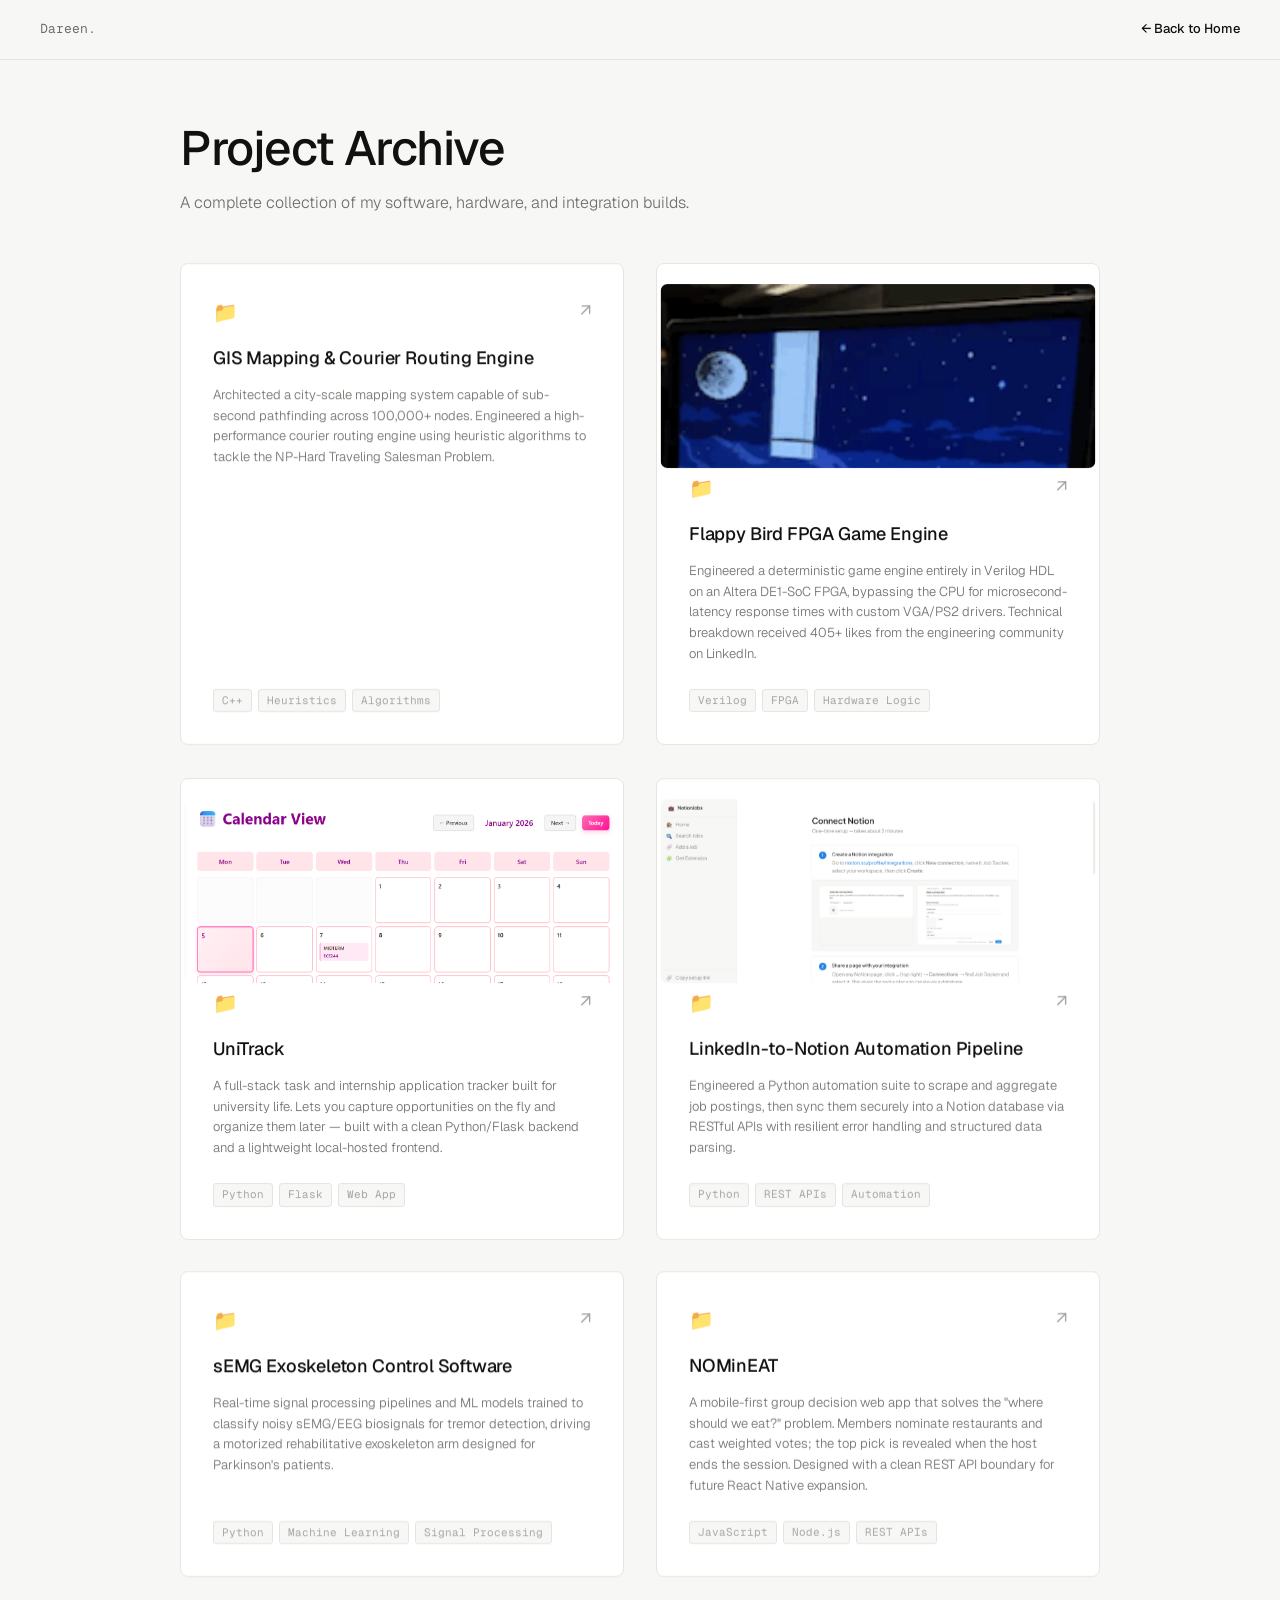
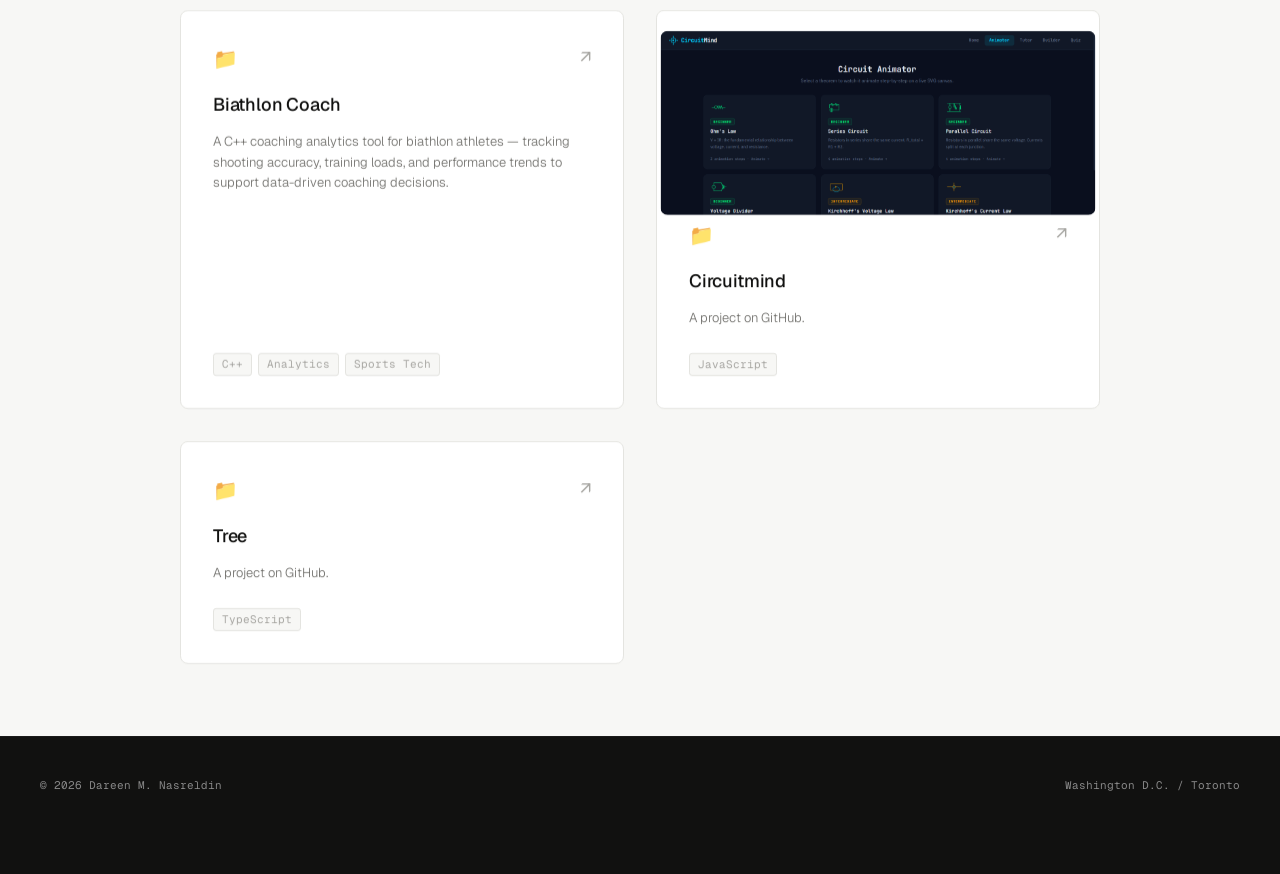
==== projects.html @ a27947eb "chore: sync new GitHub repos to projects archive" ====
<!DOCTYPE html>
<html lang="en">
<head>
<meta charset="UTF-8">
<meta name="viewport" content="width=device-width, initial-scale=1.0">
<title>All Projects — Dareen M. Nasreldin</title>
<meta name="description" content="A complete archive of software, hardware, and integration projects by Dareen M. Nasreldin.">
<link rel="icon" type="image/x-icon" href="favicon.ico">
<link href="https://fonts.googleapis.com/css2?family=Geist:wght@300;400;500;600&family=Geist+Mono:wght@400;500&display=swap" rel="stylesheet">
<link rel="stylesheet" href="style.css">
</head>
<body class="page-projects">

<nav>
  <a href="index.html" class="logo">Dareen<span>.</span></a>
  <a href="index.html" class="back-link">← Back to Home</a>
</nav>

<section>
  <div class="wrap">
    <h1 class="gsap-fade">Project Archive</h1>
    <p class="header-desc gsap-fade">A complete collection of my software, hardware, and integration builds.</p>
    
    <div class="archive-grid">

      <a href="https://github.com/dareen-nasreldin/gis-routing-engine" target="_blank" class="archive-card gsap-card">
        <div class="card-top">
          <span class="folder-icon">📁</span>
          <span class="github-link">↗</span>
        </div>
        <div class="card-title">GIS Mapping & Courier Routing Engine</div>
        <div class="card-desc">Architected a city-scale mapping system capable of sub-second pathfinding across 100,000+ nodes. Engineered a high-performance courier routing engine using heuristic algorithms to tackle the NP-Hard Traveling Salesman Problem.</div>
        <div class="proj-stack">
          <span class="stack-tag">C++</span>
          <span class="stack-tag">Heuristics</span>
          <span class="stack-tag">Algorithms</span>
        </div>
      </a>

      <a href="https://github.com/dareen-nasreldin/flappy-FPGA-verilog" target="_blank" class="archive-card gsap-card">
        <img class="proj-img" src="images/repos/flappy-FPGA-verilog.gif" alt="Flappy Bird FPGA Game Engine preview" onerror="this.style.display='none'" loading="lazy" style="width:100%;height:160px;object-fit:cover;object-position:top;border-radius:6px;margin-bottom:16px;">
        <div class="card-top">
          <span class="folder-icon">📁</span>
          <span class="github-link">↗</span>
        </div>
        <div class="card-title">Flappy Bird FPGA Game Engine</div>
        <div class="card-desc">Engineered a deterministic game engine entirely in Verilog HDL on an Altera DE1-SoC FPGA, bypassing the CPU for microsecond-latency response times with custom VGA/PS2 drivers. Technical breakdown received 405+ likes from the engineering community on LinkedIn.</div>
        <div class="proj-stack">
          <span class="stack-tag">Verilog</span>
          <span class="stack-tag">FPGA</span>
          <span class="stack-tag">Hardware Logic</span>
        </div>
      </a>

      <a href="https://github.com/dareen-nasreldin/UniTrack" target="_blank" class="archive-card gsap-card">
        <img class="proj-img" src="images/repos/UniTrack.png" alt="UniTrack preview" onerror="this.style.display='none'" loading="lazy" style="width:100%;height:160px;object-fit:cover;object-position:top;border-radius:6px;margin-bottom:16px;">
        <div class="card-top">
          <span class="folder-icon">📁</span>
          <span class="github-link">↗</span>
        </div>
        <div class="card-title">UniTrack</div>
        <div class="card-desc">A full-stack task and internship application tracker built for university life. Lets you capture opportunities on the fly and organize them later — built with a clean Python/Flask backend and a lightweight local-hosted frontend.</div>
        <div class="proj-stack">
          <span class="stack-tag">Python</span>
          <span class="stack-tag">Flask</span>
          <span class="stack-tag">Web App</span>
        </div>
      </a>

      <a href="https://github.com/dareen-nasreldin/linkedin_notion_tool" target="_blank" class="archive-card gsap-card">
        <img class="proj-img" src="images/repos/linkedin_notion_tool.png" alt="LinkedIn-to-Notion Automation Pipeline preview" onerror="this.style.display='none'" loading="lazy" style="width:100%;height:160px;object-fit:cover;object-position:top;border-radius:6px;margin-bottom:16px;">
        <div class="card-top">
          <span class="folder-icon">📁</span>
          <span class="github-link">↗</span>
        </div>
        <div class="card-title">LinkedIn-to-Notion Automation Pipeline</div>
        <div class="card-desc">Engineered a Python automation suite to scrape and aggregate job postings, then sync them securely into a Notion database via RESTful APIs with resilient error handling and structured data parsing.</div>
        <div class="proj-stack">
          <span class="stack-tag">Python</span>
          <span class="stack-tag">REST APIs</span>
          <span class="stack-tag">Automation</span>
        </div>
      </a>

      <a href="https://github.com/dareen-nasreldin" target="_blank" class="archive-card gsap-card">
        <div class="card-top">
          <span class="folder-icon">📁</span>
          <span class="github-link">↗</span>
        </div>
        <div class="card-title">sEMG Exoskeleton Control Software</div>
        <div class="card-desc">Real-time signal processing pipelines and ML models trained to classify noisy sEMG/EEG biosignals for tremor detection, driving a motorized rehabilitative exoskeleton arm designed for Parkinson's patients.</div>
        <div class="proj-stack">
          <span class="stack-tag">Python</span>
          <span class="stack-tag">Machine Learning</span>
          <span class="stack-tag">Signal Processing</span>
        </div>
      </a>

      <a href="https://github.com/dareen-nasreldin/NOMinEAT" target="_blank" class="archive-card gsap-card">
        <div class="card-top">
          <span class="folder-icon">📁</span>
          <span class="github-link">↗</span>
        </div>
        <div class="card-title">NOMinEAT</div>
        <div class="card-desc">A mobile-first group decision web app that solves the "where should we eat?" problem. Members nominate restaurants and cast weighted votes; the top pick is revealed when the host ends the session. Designed with a clean REST API boundary for future React Native expansion.</div>
        <div class="proj-stack">
          <span class="stack-tag">JavaScript</span>
          <span class="stack-tag">Node.js</span>
          <span class="stack-tag">REST APIs</span>
        </div>
      </a>

      <a href="https://github.com/dareen-nasreldin/Biathlon_Coach_Deploy" target="_blank" class="archive-card gsap-card">
        <div class="card-top">
          <span class="folder-icon">📁</span>
          <span class="github-link">↗</span>
        </div>
        <div class="card-title">Biathlon Coach</div>
        <div class="card-desc">A C++ coaching analytics tool for biathlon athletes — tracking shooting accuracy, training loads, and performance trends to support data-driven coaching decisions.</div>
        <div class="proj-stack">
          <span class="stack-tag">C++</span>
          <span class="stack-tag">Analytics</span>
          <span class="stack-tag">Sports Tech</span>
        </div>
      </a>

      
      <a href="https://github.com/dareen-nasreldin/CircuitMind" target="_blank" class="archive-card gsap-card">
        <img class="proj-img" src="images/repos/CircuitMind.png" alt="Circuitmind preview" onerror="this.style.display='none'" loading="lazy" style="width:100%;height:160px;object-fit:cover;object-position:top;border-radius:6px;margin-bottom:16px;">
        <div class="card-top">
          <span class="folder-icon">📁</span>
          <span class="github-link">↗</span>
        </div>
        <div class="card-title">Circuitmind</div>
        <div class="card-desc">A project on GitHub.</div>
        <div class="proj-stack">
          <span class="stack-tag">JavaScript</span>
        </div>
      </a>

      
      <a href="https://github.com/dareen-nasreldin/TREE" target="_blank" class="archive-card gsap-card">
        <div class="card-top">
          <span class="folder-icon">📁</span>
          <span class="github-link">↗</span>
        </div>
        <div class="card-title">Tree</div>
        <div class="card-desc">A project on GitHub.</div>
        <div class="proj-stack">
          <span class="stack-tag">TypeScript</span>
        </div>
      </a>

      <!-- SYNC:END -->
    </div>
  </div>
</section>

<footer class="site-footer">
  <span class="footer-meta">© 2026 Dareen M. Nasreldin</span>
  <span class="footer-meta">Washington D.C. / Toronto</span>
</footer>    

<script src="https://cdnjs.cloudflare.com/ajax/libs/gsap/3.12.5/gsap.min.js"></script>
<script>
  gsap.set(".gsap-fade, .gsap-card", { visibility: "visible" });

  const tl = gsap.timeline();
  tl.from(".gsap-fade", { y: 20, opacity: 0, duration: 0.6, stagger: 0.1, ease: "power2.out" })
    .from(".gsap-card", { y: 30, opacity: 0, duration: 0.6, stagger: 0.1, ease: "power2.out" }, "-=0.2");
</script>

</body>
</html>
---- style.css ----
*, *::before, *::after { box-sizing: border-box; margin: 0; padding: 0; }

:root {
  --f: 'Geist', sans-serif;
  --fm: 'Geist Mono', monospace;
  --bg: #f7f7f5;
  --surface: #ffffff;
  --fg: #111110;
  --fg2: #6f6e6a;
  --fg3: #a8a7a3;
  --border: #e4e4e0;
  --accent: #7F77DD;
  --accent-bg: #EEEDFE;
  --accent-text: #3C3489;
  --nav: 60px;
}

/* Hide elements initially to prevent Flash of Unstyled Content (FOUC) before GSAP loads */
.gsap-reveal { visibility: hidden; }

html { scroll-behavior: smooth; }

body {
  font-family: var(--f);
  background: var(--bg);
  color: var(--fg);
  font-size: 15px;
  line-height: 1.6;
  font-weight: 400;
  overflow-x: hidden;
}

nav {
  position: fixed; top: 0; left: 0; right: 0;
  height: var(--nav);
  background: rgba(247,247,245,0.85);
  backdrop-filter: blur(8px);
  -webkit-backdrop-filter: blur(8px);
  border-bottom: 1px solid var(--border);
  display: flex; align-items: center; justify-content: space-between;
  padding: 0 40px;
  z-index: 100;
}

.logo {
  font-family: var(--fm);
  font-size: 13px;
  color: var(--fg2);
  text-decoration: none;
}

.logo span { color: var(--accent); }

.nav-links {
  display: flex; gap: 28px; list-style: none;
}

.nav-links a {
  font-family: var(--f);
  font-size: 13px;
  font-weight: 400;
  color: var(--fg2);
  text-decoration: none;
  transition: color 0.15s;
}

.nav-links a:hover { color: var(--fg); }

@media (max-width: 600px) {
  nav { padding: 0 20px; }
  .nav-links { display: none; }
}

section { padding: 88px 0 72px; }
.wrap { max-width: 760px; margin: 0 auto; padding: 0 40px; }

@media (max-width: 600px) {
  .wrap { padding: 0 20px; }
  section { padding: 64px 0 52px; }
}

.label {
  font-family: var(--fm);
  font-size: 11px;
  color: var(--fg3);
  letter-spacing: 0.08em;
  text-transform: uppercase;
  margin-bottom: 10px;
}

h1 {
  font-family: var(--f);
  font-size: clamp(44px, 7vw, 68px);
  font-weight: 500;
  line-height: 1.08;
  letter-spacing: -0.03em;
  color: var(--fg);
  margin-bottom: 24px;
}

h1 .accent { color: var(--accent); }

h2 {
  font-size: 13px;
  font-weight: 500;
  color: var(--fg);
  margin-bottom: 32px;
  text-transform: uppercase;
  letter-spacing: 0.08em;
}

.hero-desc {
  font-size: 16px;
  color: var(--fg2);
  max-width: 460px;
  line-height: 1.75;
  margin-bottom: 40px;
  font-weight: 300;
}

.cta-row { display: flex; gap: 12px; flex-wrap: wrap; }

.btn {
  font-family: var(--f);
  font-size: 13px;
  font-weight: 500;
  padding: 10px 22px;
  border-radius: 6px;
  cursor: pointer;
  text-decoration: none;
  transition: background-color 0.15s, color 0.15s, border-color 0.15s;
  display: inline-block;
  letter-spacing: 0.01em;
  will-change: transform; /* Helps GSAP perform better */
}

.btn-solid {
  background: var(--fg);
  color: var(--bg);
  border: 1px solid var(--fg);
}
.btn-solid:hover { background: #333; border-color: #333; }

.btn-outline {
  background: transparent;
  color: var(--fg2);
  border: 1px solid var(--border);
}
.btn-outline:hover { border-color: var(--fg2); color: var(--fg); }

/* --- POLAROID STYLING --- */
.polaroid {
  position: absolute;
  right: -80px; 
  top: 20px;
  width: 220px;
  padding: 12px 12px 45px 12px;
  background: #ffffff;
  box-shadow: 0 20px 40px rgba(0,0,0,0.08), 0 5px 15px rgba(0,0,0,0.04);
  border: 1px solid var(--border);
  transform: rotate(6deg);
  z-index: 10;
  will-change: transform;
}

.polaroid img {
  width: 100%;
  height: auto;
  display: block;
  background-color: var(--border);
  filter: contrast(1.05) saturate(1.05); /* Slight filter to make it pop */
}

.polaroid-caption {
  font-family: 'Comic Sans MS', 'Chalkboard SE', sans-serif; /* Handwritten vibe */
  font-size: 14px;
  color: #333;
  text-align: center;
  position: absolute;
  bottom: 14px;
  width: calc(100% - 24px);
  transform: rotate(-2deg); /* Counter-rotate the text slightly for realism */
}

@media (max-width: 950px) {
  .polaroid {
    display: none; /* Hide on smaller screens to prevent overlapping text */
  }
}
/* ------------------------ */

hr { border: none; border-top: 1px solid var(--border); margin: 0; }

#hero {
  min-height: 100vh;
  display: flex; align-items: center;
  padding-top: var(--nav);
}

.hero-wrap {
  position: relative;
}

.work-header {
  display: flex;
  justify-content: space-between;
  align-items: baseline;
  margin-bottom: 32px;
}

.work-header-title {
  margin-bottom: 0;
}

.btn-compact {
  padding: 6px 14px;
  font-size: 11px;
}

.proj-body {
  display: grid;
  grid-template-columns: 1fr 20px;
  gap: 16px;
  align-items: start;
}

.proj-img--missing {
  display: none;
}

.about-body {
  display: grid;
  grid-template-columns: 3fr 2fr;
  gap: 60px;
  align-items: start;
}

@media (max-width: 600px) {
  .about-body { grid-template-columns: 1fr; gap: 32px; }
}

.about-body p {
  font-size: 15px;
  color: var(--fg2);
  line-height: 1.8;
  font-weight: 300;
  margin-bottom: 14px;
}

.about-facts { display: flex; flex-direction: column; }

.fact {
  display: flex;
  justify-content: space-between;
  align-items: baseline;
  padding: 14px 0;
  border-bottom: 1px solid var(--border);
  gap: 12px;
}

.fact:first-child { border-top: 1px solid var(--border); }

.fact-key {
  font-family: var(--fm);
  font-size: 11px;
  color: var(--fg3);
  letter-spacing: 0.05em;
  text-transform: uppercase;
  white-space: nowrap;
}

.fact-val {
  font-size: 13px;
  font-weight: 500;
  color: var(--fg);
  text-align: right;
}

.skills-grid {
  display: grid;
  grid-template-columns: repeat(2, 1fr);
  gap: 0;
  border: 1px solid var(--border);
  border-radius: 8px;
  overflow: hidden;
}

@media (max-width: 500px) {
  .skills-grid { grid-template-columns: 1fr; }
  .skill-block { border-right: none !important; }
}

.skill-block {
  padding: 24px 28px;
  border-right: 1px solid var(--border);
  border-bottom: 1px solid var(--border);
  background: var(--surface);
}

.skill-block:nth-child(2n) { border-right: none; }
.skill-block:nth-last-child(-n+2) { border-bottom: none; }

.skill-head {
  font-family: var(--fm);
  font-size: 10px;
  letter-spacing: 0.1em;
  text-transform: uppercase;
  color: var(--fg3);
  margin-bottom: 14px;
}

.tags { display: flex; flex-wrap: wrap; gap: 6px; }

.tag {
  font-family: var(--fm);
  font-size: 12px;
  padding: 4px 10px;
  background: var(--bg);
  color: var(--fg2);
  border: 1px solid var(--border);
  border-radius: 4px;
  transition: transform 0.15s ease, border-color 0.15s ease;
}

.tag:hover {
  transform: translateY(-2px);
  border-color: var(--fg2);
}

.tag.hi {
  background: var(--accent-bg);
  color: var(--accent-text);
  border-color: transparent;
}

.proj-list { display: flex; flex-direction: column; gap: 32px; padding-top: 16px; }

.proj {
  display: grid;
  grid-template-columns: 1fr;
  gap: 16px;
  padding-bottom: 32px;
  border-bottom: 1px solid var(--border);
  text-decoration: none;
  color: inherit;
  transition: all 0.15s;
}

.proj:hover .proj-name { color: var(--accent); }
.proj:hover .proj-arrow { color: var(--accent); transform: translate(3px, -3px); }

.proj-arrow {
  font-size: 16px;
  color: var(--fg3);
  transition: all 0.15s;
  padding-top: 28px;
}

/* Image container for parallax */
.proj-img-wrap {
  width: 100%;
  height: 240px;
  border-radius: 8px;
  border: 1px solid var(--border);
  overflow: hidden; /* Crucial for parallax hiding edges */
  background-color: #e4e4e0;
}

.proj-img {
  width: 100%;
  height: 100%;
  object-fit: cover;
  /* Scale up slightly to give parallax room to move without showing edges */
  transform: scale(1.15); 
}

.proj-idx {
  font-family: var(--fm);
  font-size: 11px;
  color: var(--fg3);
  margin-bottom: 8px;
}

.proj-name {
  font-size: 20px;
  font-weight: 500;
  letter-spacing: -0.02em;
  margin-bottom: 8px;
  transition: color 0.15s;
}

.proj-desc {
  font-size: 13px;
  color: var(--fg2);
  line-height: 1.7;
  font-weight: 300;
  margin-bottom: 14px;
}

.proj-stack { display: flex; gap: 6px; flex-wrap: wrap; }

.stack-tag {
  font-family: var(--fm);
  font-size: 11px;
  color: var(--fg3);
  padding: 2px 8px;
  border: 1px solid var(--border);
  border-radius: 3px;
}

.resume-block { margin-bottom: 52px; }

.resume-block-head {
  font-family: var(--fm);
  font-size: 10px;
  letter-spacing: 0.12em;
  text-transform: uppercase;
  color: var(--fg3);
  padding-bottom: 14px;
  border-bottom: 1px solid var(--border);
  margin-bottom: 24px;
}

.resume-row {
  display: grid;
  grid-template-columns: 3fr 1fr;
  gap: 24px;
  align-items: baseline;
  margin-bottom: 24px;
}

@media (max-width: 500px) {
  .resume-row { grid-template-columns: 1fr; gap: 8px; }
  .resume-date { text-align: left !important; }
}

.resume-title {
  font-size: 15px;
  font-weight: 500;
  color: var(--fg);
  margin-bottom: 4px;
}

.resume-company {
  font-family: var(--fm);
  font-size: 12px;
  color: var(--accent);
  margin-bottom: 8px;
}

.resume-note {
  font-size: 13px;
  color: var(--fg2);
  line-height: 1.6;
  font-weight: 300;
}

.resume-date {
  font-family: var(--fm);
  font-size: 12px;
  color: var(--fg3);
  text-align: right;
}

#contact {
  background: var(--fg);
}

.contact-label {
  font-family: var(--fm);
  font-size: 11px;
  color: #a8a7a3;
  letter-spacing: 0.08em;
  text-transform: uppercase;
  margin-bottom: 16px;
}

.contact-h {
  font-size: clamp(36px, 6vw, 52px);
  font-weight: 500;
  letter-spacing: -0.03em;
  color: #ffffff;
  margin-bottom: 12px;
}

.contact-sub {
  font-size: 15px;
  color: #a8a7a3;
  max-width: 320px;
  margin: 0 0 40px;
  font-weight: 300;
}

.contact-rows {
  border-top: 1px solid #333333;
  max-width: 480px;
}

.contact-row {
  display: flex;
  justify-content: space-between;
  align-items: center;
  padding: 20px 0;
  border-bottom: 1px solid #333333;
  text-decoration: none;
  color: inherit;
  transition: opacity 0.15s;
  will-change: transform;
}

.contact-row:hover { padding-left: 6px; opacity: 1; }
.contact-row:hover .ca { color: var(--accent); transform: translate(3px, -3px); }

.cp {
  font-family: var(--fm);
  font-size: 11px;
  color: #a8a7a3;
  margin-bottom: 4px;
  text-transform: uppercase;
  letter-spacing: 0.05em;
}

.ch {
  font-size: 15px;
  font-weight: 500;
  color: #ffffff;
}

.ca { font-size: 16px; color: #a8a7a3; transition: all 0.15s; }

.site-footer {
  background: var(--fg);
  border-top: 1px solid #1a1a1a;
  padding: 40px 40px 80px;
  display: flex;
  justify-content: space-between;
  align-items: center;
}

.footer-meta {
  font-family: var(--fm);
  font-size: 11px;
  color: #888;
}

/* --- Projects archive page (projects.html) --- */
.back-link {
  font-family: var(--f);
  font-size: 13px;
  font-weight: 500;
  color: var(--fg);
  text-decoration: none;
  transition: color 0.15s;
}

.back-link:hover {
  color: var(--accent);
}

.page-projects section {
  padding: 120px 0 72px;
}

.page-projects .wrap {
  max-width: 1000px;
}

@media (max-width: 600px) {
  .page-projects section {
    padding: 100px 0 52px;
  }
}

.page-projects h1 {
  font-size: clamp(36px, 5vw, 48px);
  font-weight: 500;
  letter-spacing: -0.03em;
  color: var(--fg);
  margin-bottom: 12px;
  line-height: 1.2;
}

.header-desc {
  font-size: 16px;
  color: var(--fg2);
  margin-bottom: 48px;
  font-weight: 300;
}

.archive-grid {
  display: grid;
  grid-template-columns: repeat(2, 1fr);
  gap: 32px;
}

@media (max-width: 768px) {
  .archive-grid {
    grid-template-columns: 1fr;
  }
}

.archive-card {
  background: var(--surface);
  border: 1px solid var(--border);
  border-radius: 8px;
  padding: 32px;
  text-decoration: none;
  color: inherit;
  display: flex;
  flex-direction: column;
  transition: transform 0.2s, box-shadow 0.2s, border-color 0.2s;
  will-change: transform;
}

.archive-card:hover {
  transform: translateY(-4px);
  box-shadow: 0 12px 24px rgba(0, 0, 0, 0.04);
  border-color: #d0d0cc;
}

.archive-card:hover .card-title {
  color: var(--accent);
}

.card-top {
  display: flex;
  justify-content: space-between;
  align-items: center;
  margin-bottom: 16px;
}

.folder-icon {
  font-size: 20px;
  color: var(--accent);
}

.github-link {
  font-size: 18px;
  color: var(--fg3);
  transition: color 0.15s;
}

.archive-card:hover .github-link {
  color: var(--fg);
}

.card-title {
  font-size: 18px;
  font-weight: 500;
  letter-spacing: -0.01em;
  margin-bottom: 12px;
  transition: color 0.15s;
}

.card-desc {
  font-size: 13px;
  color: var(--fg2);
  line-height: 1.6;
  font-weight: 300;
  margin-bottom: 24px;
  flex-grow: 1;
}

.archive-card .proj-stack {
  margin-top: auto;
}

.archive-card .stack-tag {
  background: var(--bg);
}

#hardware-matrix {
  position: fixed;
  top: 0;
  left: 0;
  width: 100vw;
  height: 100vh;
  z-index: -1;
  pointer-events: none;
  /* Fades the rain out before it hits your text */
  mask-image: linear-gradient(to right, rgba(0,0,0,0.8) 0%, rgba(0,0,0,0) 20%);
  -webkit-mask-image: linear-gradient(to right, rgba(0,0,0,0.8) 0%, rgba(0,0,0,0) 20%);
}
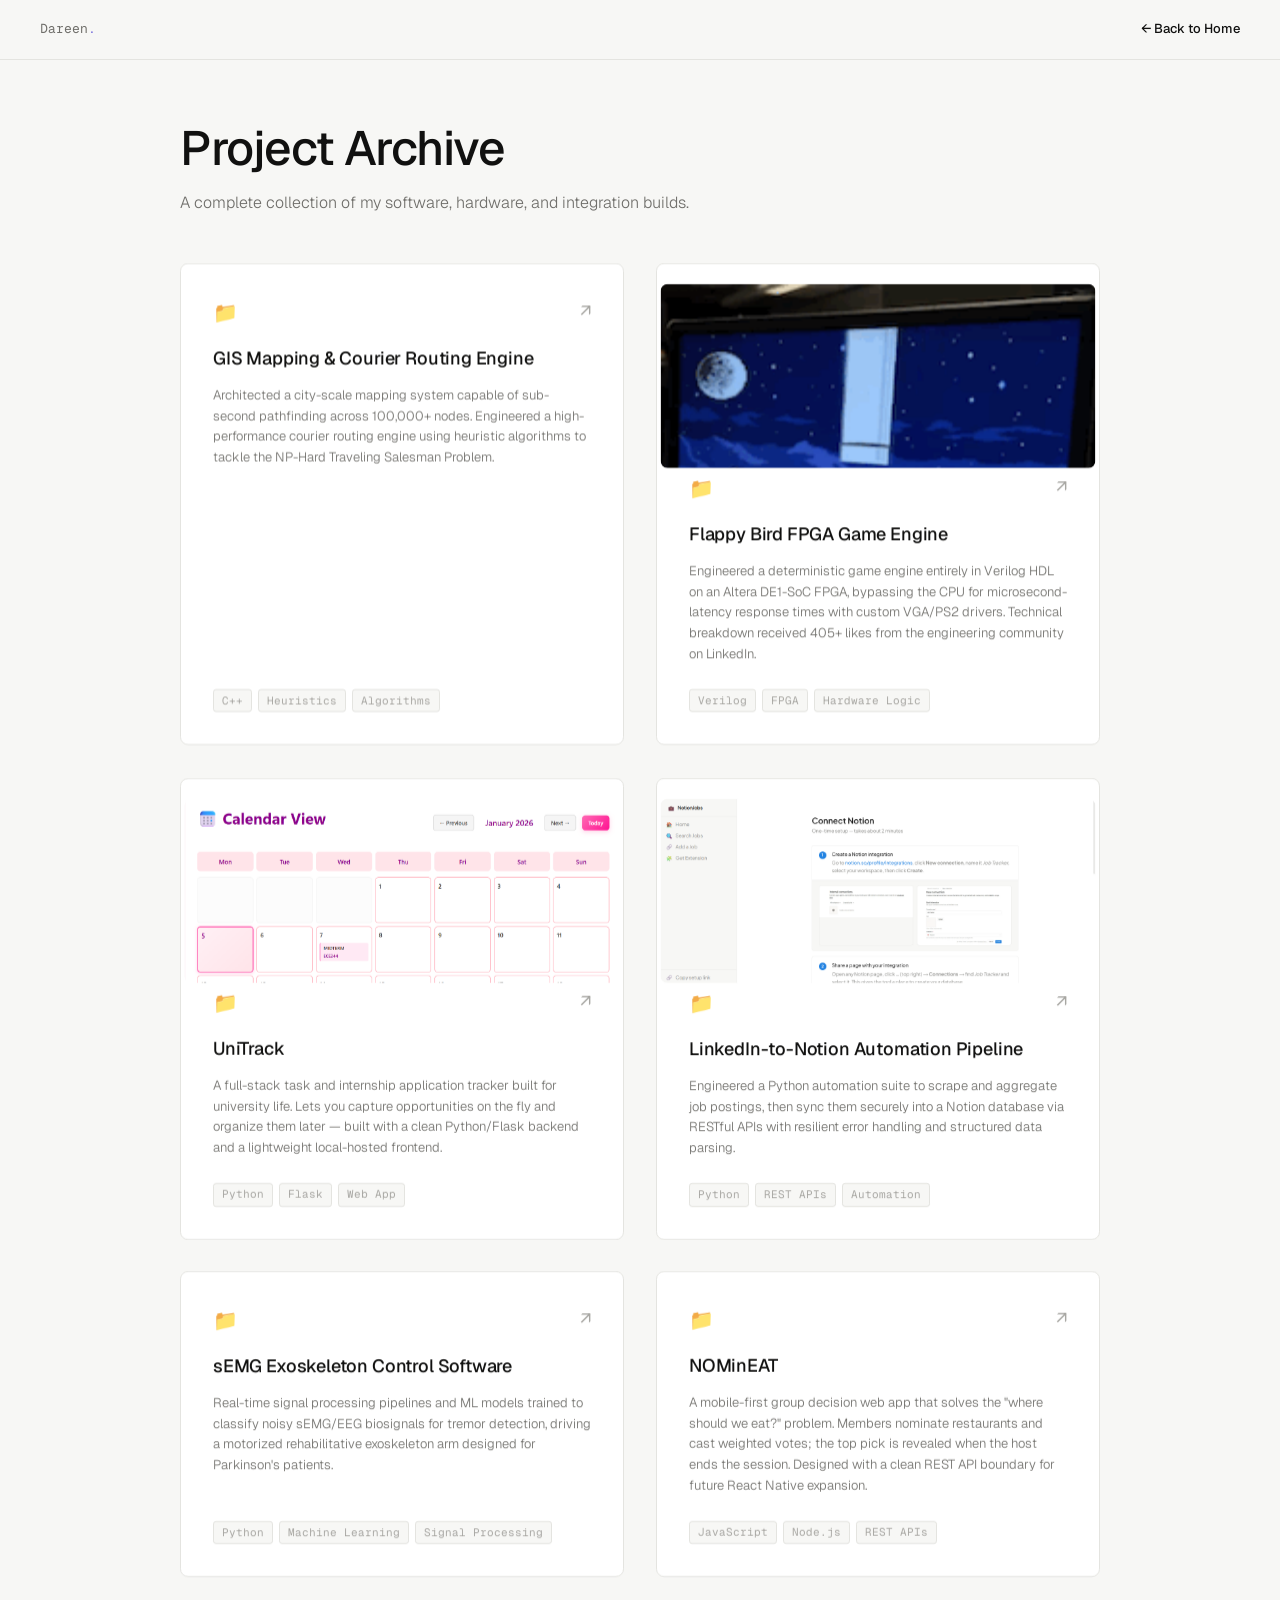
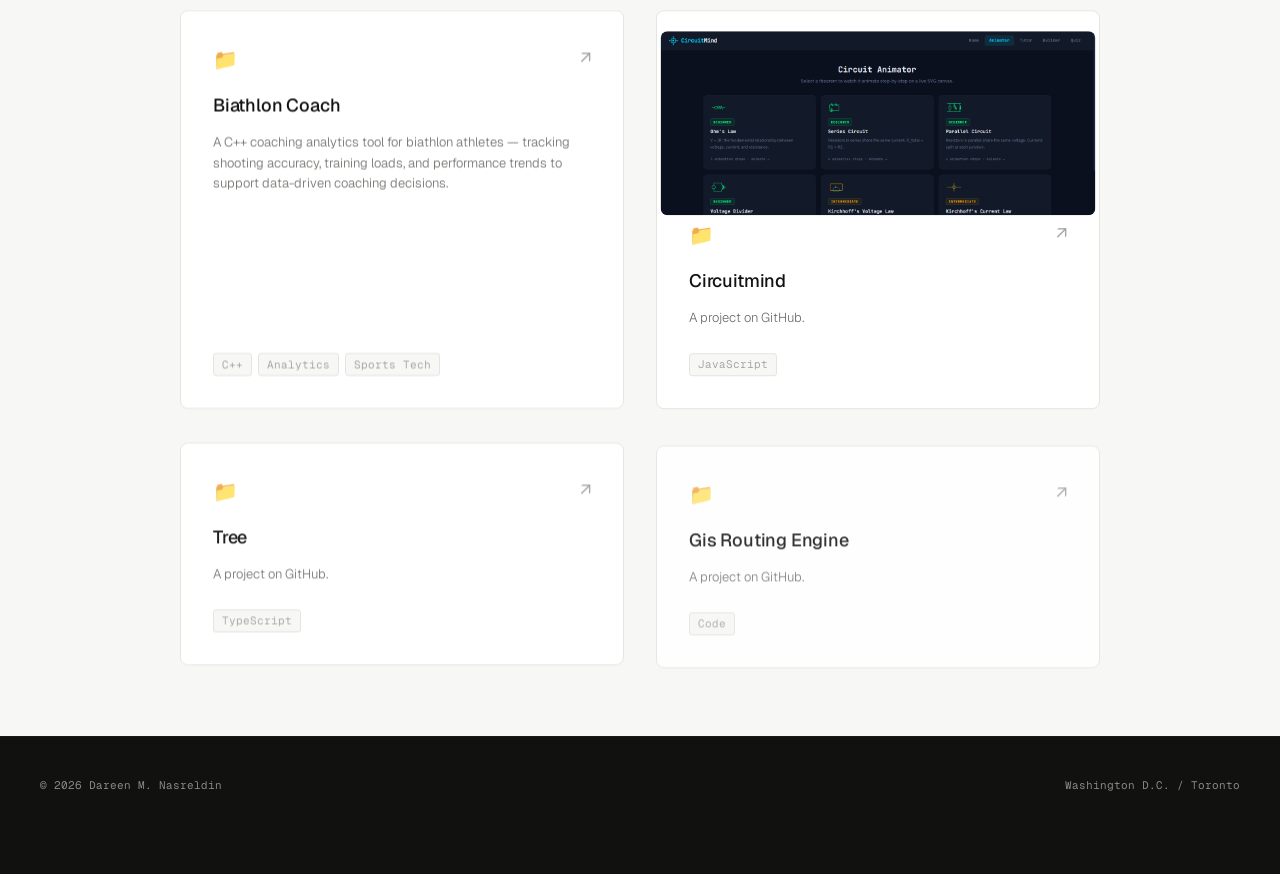
==== commit dea5ac1e: "chore: sync new GitHub repos to projects archive" ====
--- a/projects.html
+++ b/projects.html
@@ -151,6 +151,19 @@
         </div>
       </a>
 
+      
+      <a href="https://github.com/dareen-nasreldin/GIS-Routing-Engine" target="_blank" class="archive-card gsap-card">
+        <div class="card-top">
+          <span class="folder-icon">📁</span>
+          <span class="github-link">↗</span>
+        </div>
+        <div class="card-title">Gis Routing Engine</div>
+        <div class="card-desc">A project on GitHub.</div>
+        <div class="proj-stack">
+          <span class="stack-tag">Code</span>
+        </div>
+      </a>
+
       <!-- SYNC:END -->
     </div>
   </div>
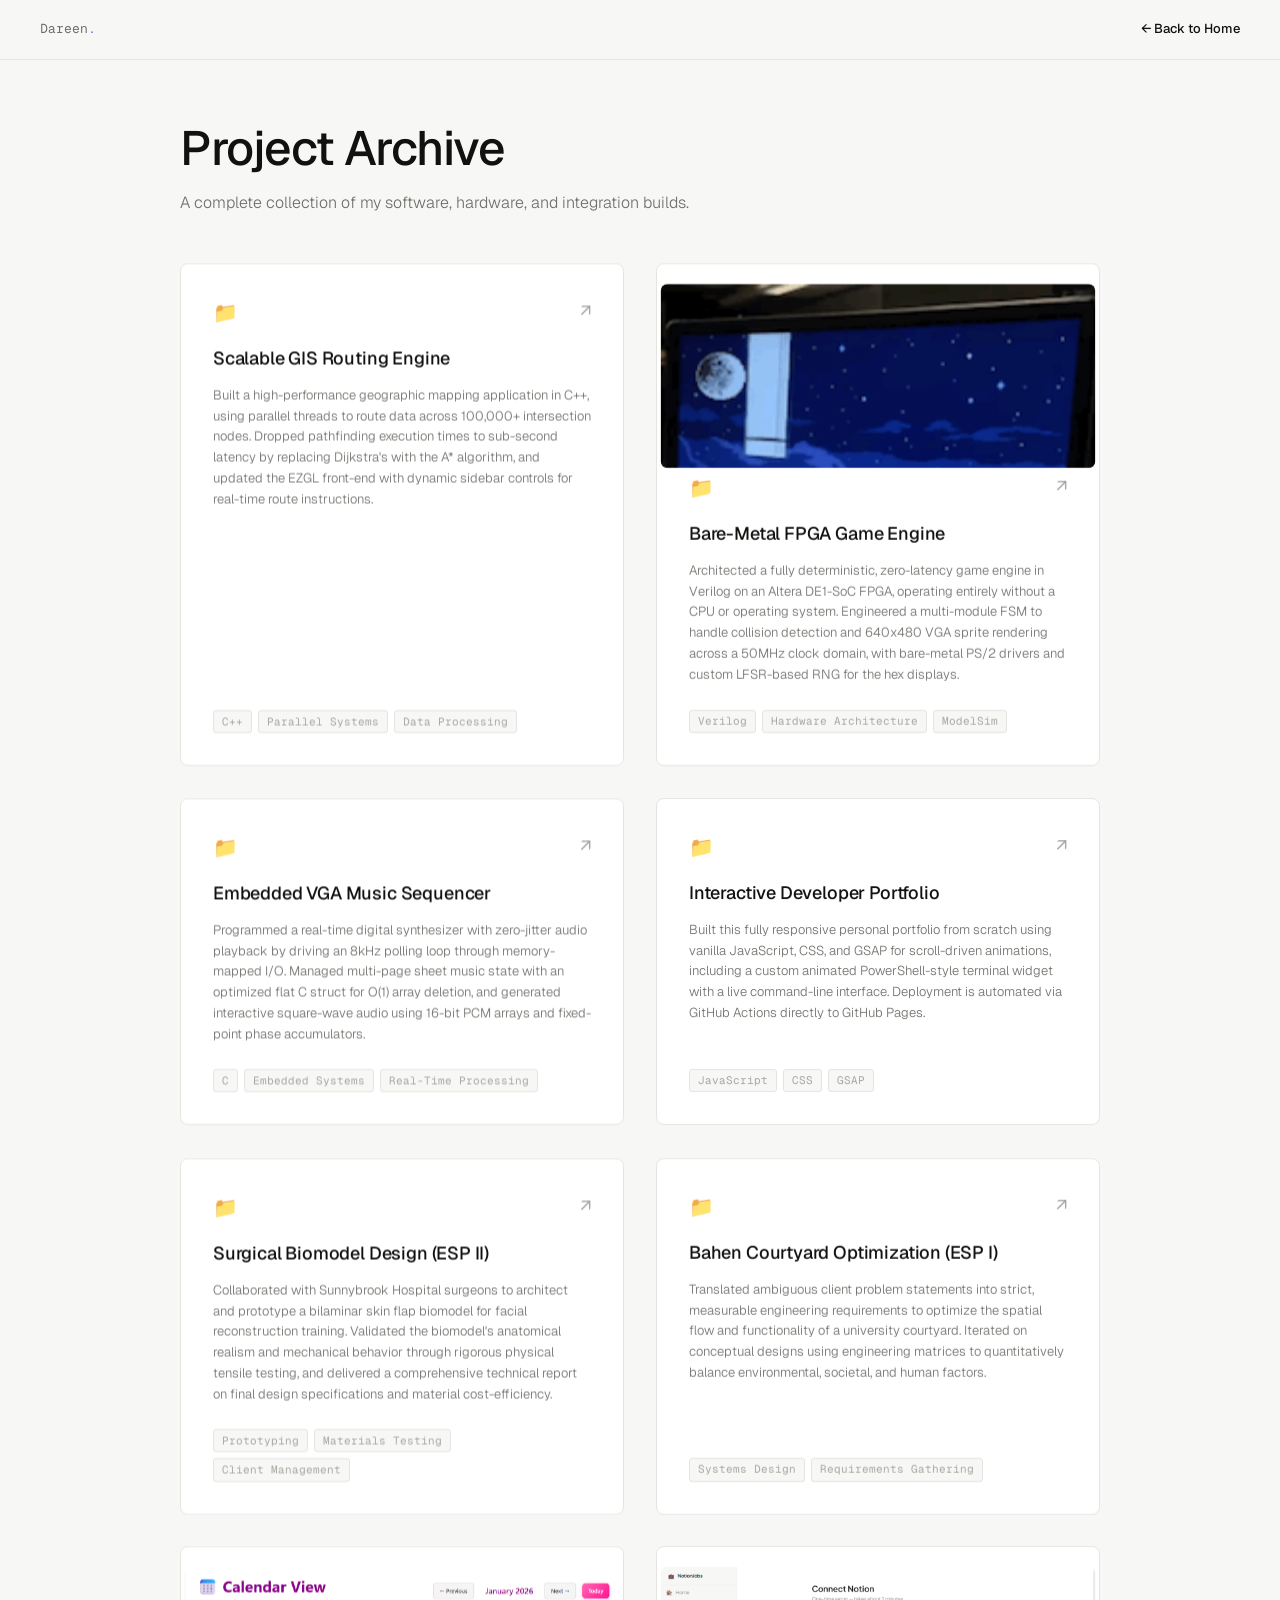
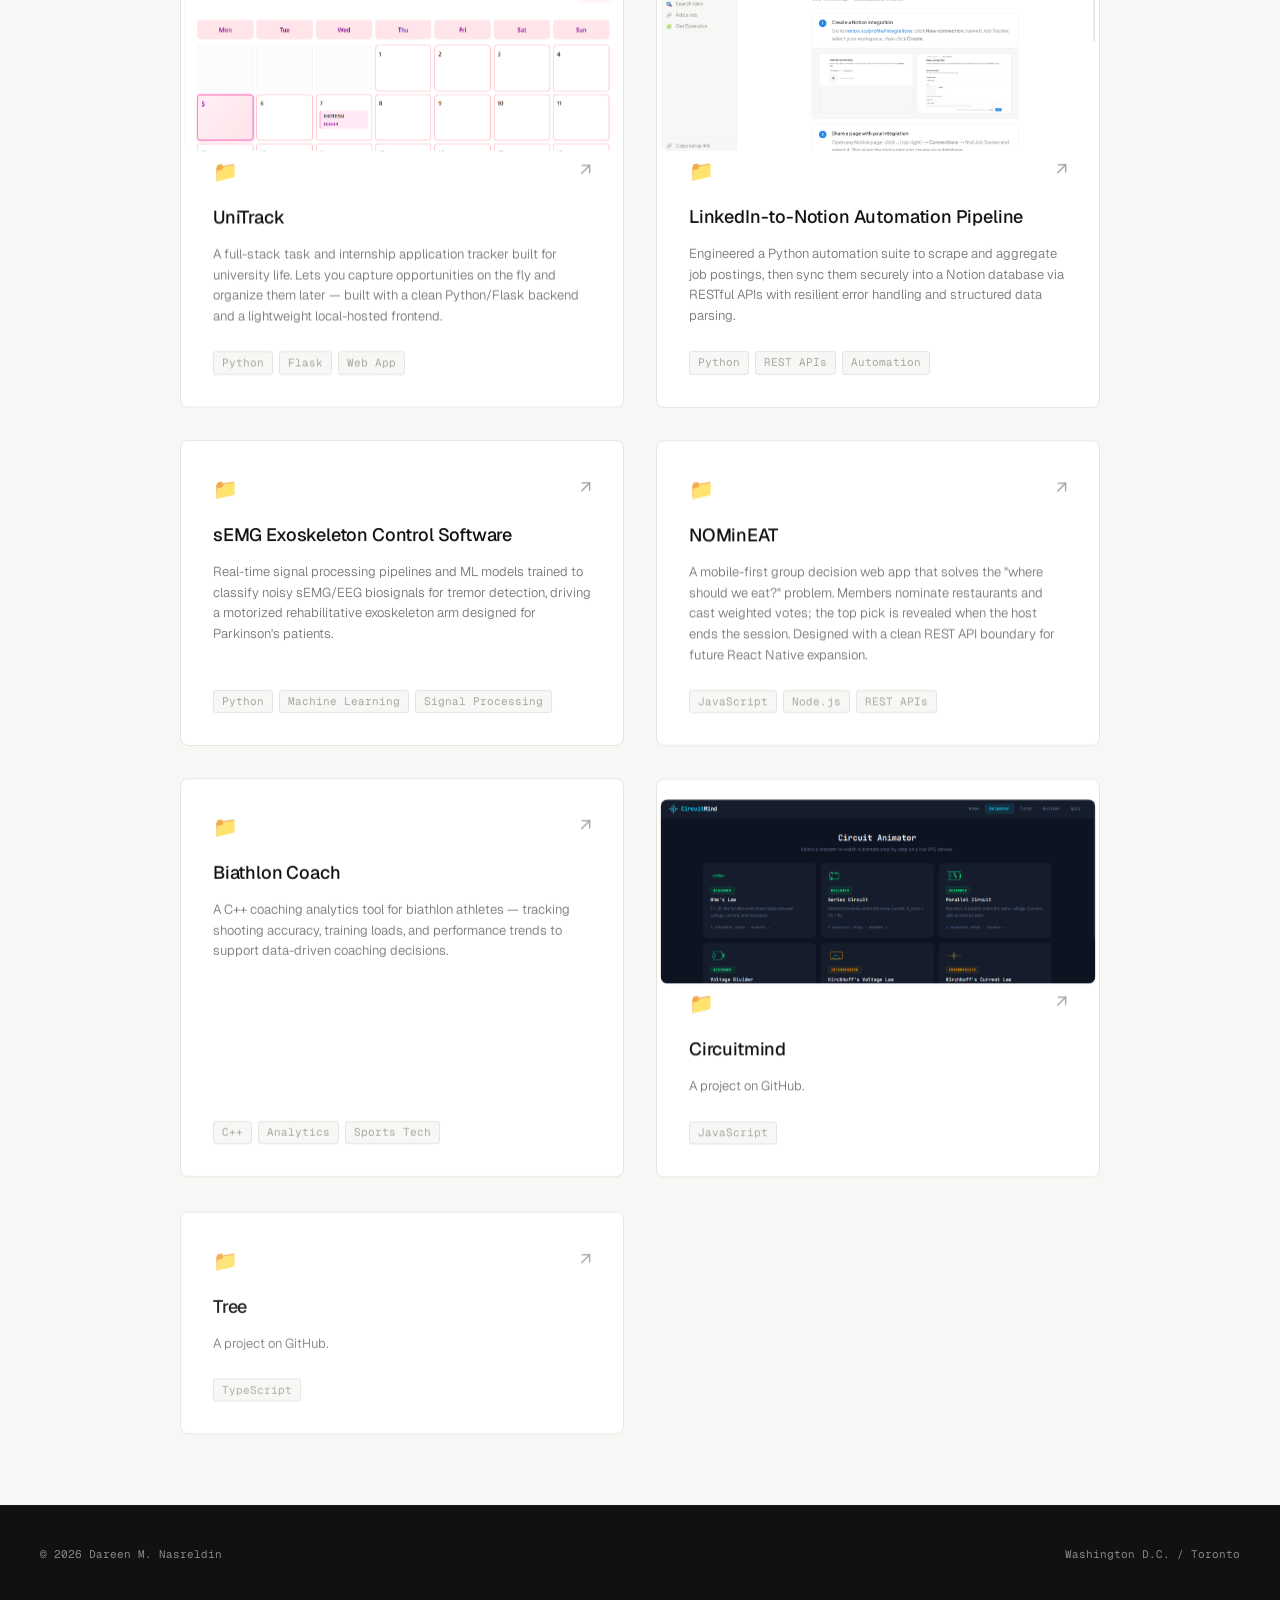
==== commit 783b9dbb: "Refresh resume and projects content from updated master resume Experience: Exiger internship is now " ====
--- a/projects.html
+++ b/projects.html
@@ -23,32 +23,87 @@
     
     <div class="archive-grid">
 
-      <a href="https://github.com/dareen-nasreldin/gis-routing-engine" target="_blank" class="archive-card gsap-card">
-        <div class="card-top">
-          <span class="folder-icon">📁</span>
-          <span class="github-link">↗</span>
-        </div>
-        <div class="card-title">GIS Mapping & Courier Routing Engine</div>
-        <div class="card-desc">Architected a city-scale mapping system capable of sub-second pathfinding across 100,000+ nodes. Engineered a high-performance courier routing engine using heuristic algorithms to tackle the NP-Hard Traveling Salesman Problem.</div>
+      <a href="https://github.com/dareen-nasreldin/GIS-Routing-Engine" target="_blank" class="archive-card gsap-card">
+        <div class="card-top">
+          <span class="folder-icon">📁</span>
+          <span class="github-link">↗</span>
+        </div>
+        <div class="card-title">Scalable GIS Routing Engine</div>
+        <div class="card-desc">Built a high-performance geographic mapping application in C++, using parallel threads to route data across 100,000+ intersection nodes. Dropped pathfinding execution times to sub-second latency by replacing Dijkstra's with the A* algorithm, and updated the EZGL front-end with dynamic sidebar controls for real-time route instructions.</div>
         <div class="proj-stack">
           <span class="stack-tag">C++</span>
-          <span class="stack-tag">Heuristics</span>
-          <span class="stack-tag">Algorithms</span>
+          <span class="stack-tag">Parallel Systems</span>
+          <span class="stack-tag">Data Processing</span>
         </div>
       </a>
 
       <a href="https://github.com/dareen-nasreldin/flappy-FPGA-verilog" target="_blank" class="archive-card gsap-card">
-        <img class="proj-img" src="images/repos/flappy-FPGA-verilog.gif" alt="Flappy Bird FPGA Game Engine preview" onerror="this.style.display='none'" loading="lazy" style="width:100%;height:160px;object-fit:cover;object-position:top;border-radius:6px;margin-bottom:16px;">
-        <div class="card-top">
-          <span class="folder-icon">📁</span>
-          <span class="github-link">↗</span>
-        </div>
-        <div class="card-title">Flappy Bird FPGA Game Engine</div>
-        <div class="card-desc">Engineered a deterministic game engine entirely in Verilog HDL on an Altera DE1-SoC FPGA, bypassing the CPU for microsecond-latency response times with custom VGA/PS2 drivers. Technical breakdown received 405+ likes from the engineering community on LinkedIn.</div>
+        <img class="proj-img" src="images/repos/flappy-FPGA-verilog.gif" alt="Bare-Metal FPGA Game Engine preview" onerror="this.style.display='none'" loading="lazy" style="width:100%;height:160px;object-fit:cover;object-position:top;border-radius:6px;margin-bottom:16px;">
+        <div class="card-top">
+          <span class="folder-icon">📁</span>
+          <span class="github-link">↗</span>
+        </div>
+        <div class="card-title">Bare-Metal FPGA Game Engine</div>
+        <div class="card-desc">Architected a fully deterministic, zero-latency game engine in Verilog on an Altera DE1-SoC FPGA, operating entirely without a CPU or operating system. Engineered a multi-module FSM to handle collision detection and 640x480 VGA sprite rendering across a 50MHz clock domain, with bare-metal PS/2 drivers and custom LFSR-based RNG for the hex displays.</div>
         <div class="proj-stack">
           <span class="stack-tag">Verilog</span>
-          <span class="stack-tag">FPGA</span>
-          <span class="stack-tag">Hardware Logic</span>
+          <span class="stack-tag">Hardware Architecture</span>
+          <span class="stack-tag">ModelSim</span>
+        </div>
+      </a>
+
+      <a href="https://github.com/dareen-nasreldin/VGA-Music-Sequencer" target="_blank" class="archive-card gsap-card">
+        <div class="card-top">
+          <span class="folder-icon">📁</span>
+          <span class="github-link">↗</span>
+        </div>
+        <div class="card-title">Embedded VGA Music Sequencer</div>
+        <div class="card-desc">Programmed a real-time digital synthesizer with zero-jitter audio playback by driving an 8kHz polling loop through memory-mapped I/O. Managed multi-page sheet music state with an optimized flat C struct for O(1) array deletion, and generated interactive square-wave audio using 16-bit PCM arrays and fixed-point phase accumulators.</div>
+        <div class="proj-stack">
+          <span class="stack-tag">C</span>
+          <span class="stack-tag">Embedded Systems</span>
+          <span class="stack-tag">Real-Time Processing</span>
+        </div>
+      </a>
+
+      <a href="https://dareen-nasreldin.github.io" target="_blank" class="archive-card gsap-card">
+        <div class="card-top">
+          <span class="folder-icon">📁</span>
+          <span class="github-link">↗</span>
+        </div>
+        <div class="card-title">Interactive Developer Portfolio</div>
+        <div class="card-desc">Built this fully responsive personal portfolio from scratch using vanilla JavaScript, CSS, and GSAP for scroll-driven animations, including a custom animated PowerShell-style terminal widget with a live command-line interface. Deployment is automated via GitHub Actions directly to GitHub Pages.</div>
+        <div class="proj-stack">
+          <span class="stack-tag">JavaScript</span>
+          <span class="stack-tag">CSS</span>
+          <span class="stack-tag">GSAP</span>
+        </div>
+      </a>
+
+      <a href="https://github.com/dareen-nasreldin" target="_blank" class="archive-card gsap-card">
+        <div class="card-top">
+          <span class="folder-icon">📁</span>
+          <span class="github-link">↗</span>
+        </div>
+        <div class="card-title">Surgical Biomodel Design (ESP II)</div>
+        <div class="card-desc">Collaborated with Sunnybrook Hospital surgeons to architect and prototype a bilaminar skin flap biomodel for facial reconstruction training. Validated the biomodel's anatomical realism and mechanical behavior through rigorous physical tensile testing, and delivered a comprehensive technical report on final design specifications and material cost-efficiency.</div>
+        <div class="proj-stack">
+          <span class="stack-tag">Prototyping</span>
+          <span class="stack-tag">Materials Testing</span>
+          <span class="stack-tag">Client Management</span>
+        </div>
+      </a>
+
+      <a href="https://github.com/dareen-nasreldin" target="_blank" class="archive-card gsap-card">
+        <div class="card-top">
+          <span class="folder-icon">📁</span>
+          <span class="github-link">↗</span>
+        </div>
+        <div class="card-title">Bahen Courtyard Optimization (ESP I)</div>
+        <div class="card-desc">Translated ambiguous client problem statements into strict, measurable engineering requirements to optimize the spatial flow and functionality of a university courtyard. Iterated on conceptual designs using engineering matrices to quantitatively balance environmental, societal, and human factors.</div>
+        <div class="proj-stack">
+          <span class="stack-tag">Systems Design</span>
+          <span class="stack-tag">Requirements Gathering</span>
         </div>
       </a>
 
@@ -148,19 +203,6 @@
         <div class="card-desc">A project on GitHub.</div>
         <div class="proj-stack">
           <span class="stack-tag">TypeScript</span>
-        </div>
-      </a>
-
-      
-      <a href="https://github.com/dareen-nasreldin/GIS-Routing-Engine" target="_blank" class="archive-card gsap-card">
-        <div class="card-top">
-          <span class="folder-icon">📁</span>
-          <span class="github-link">↗</span>
-        </div>
-        <div class="card-title">Gis Routing Engine</div>
-        <div class="card-desc">A project on GitHub.</div>
-        <div class="proj-stack">
-          <span class="stack-tag">Code</span>
         </div>
       </a>
 
--- a/style.css
+++ b/style.css
@@ -192,6 +192,7 @@
 hr { border: none; border-top: 1px solid var(--border); margin: 0; }
 
 #hero {
+  position: relative;
   min-height: 100vh;
   display: flex; align-items: center;
   padding-top: var(--nav);
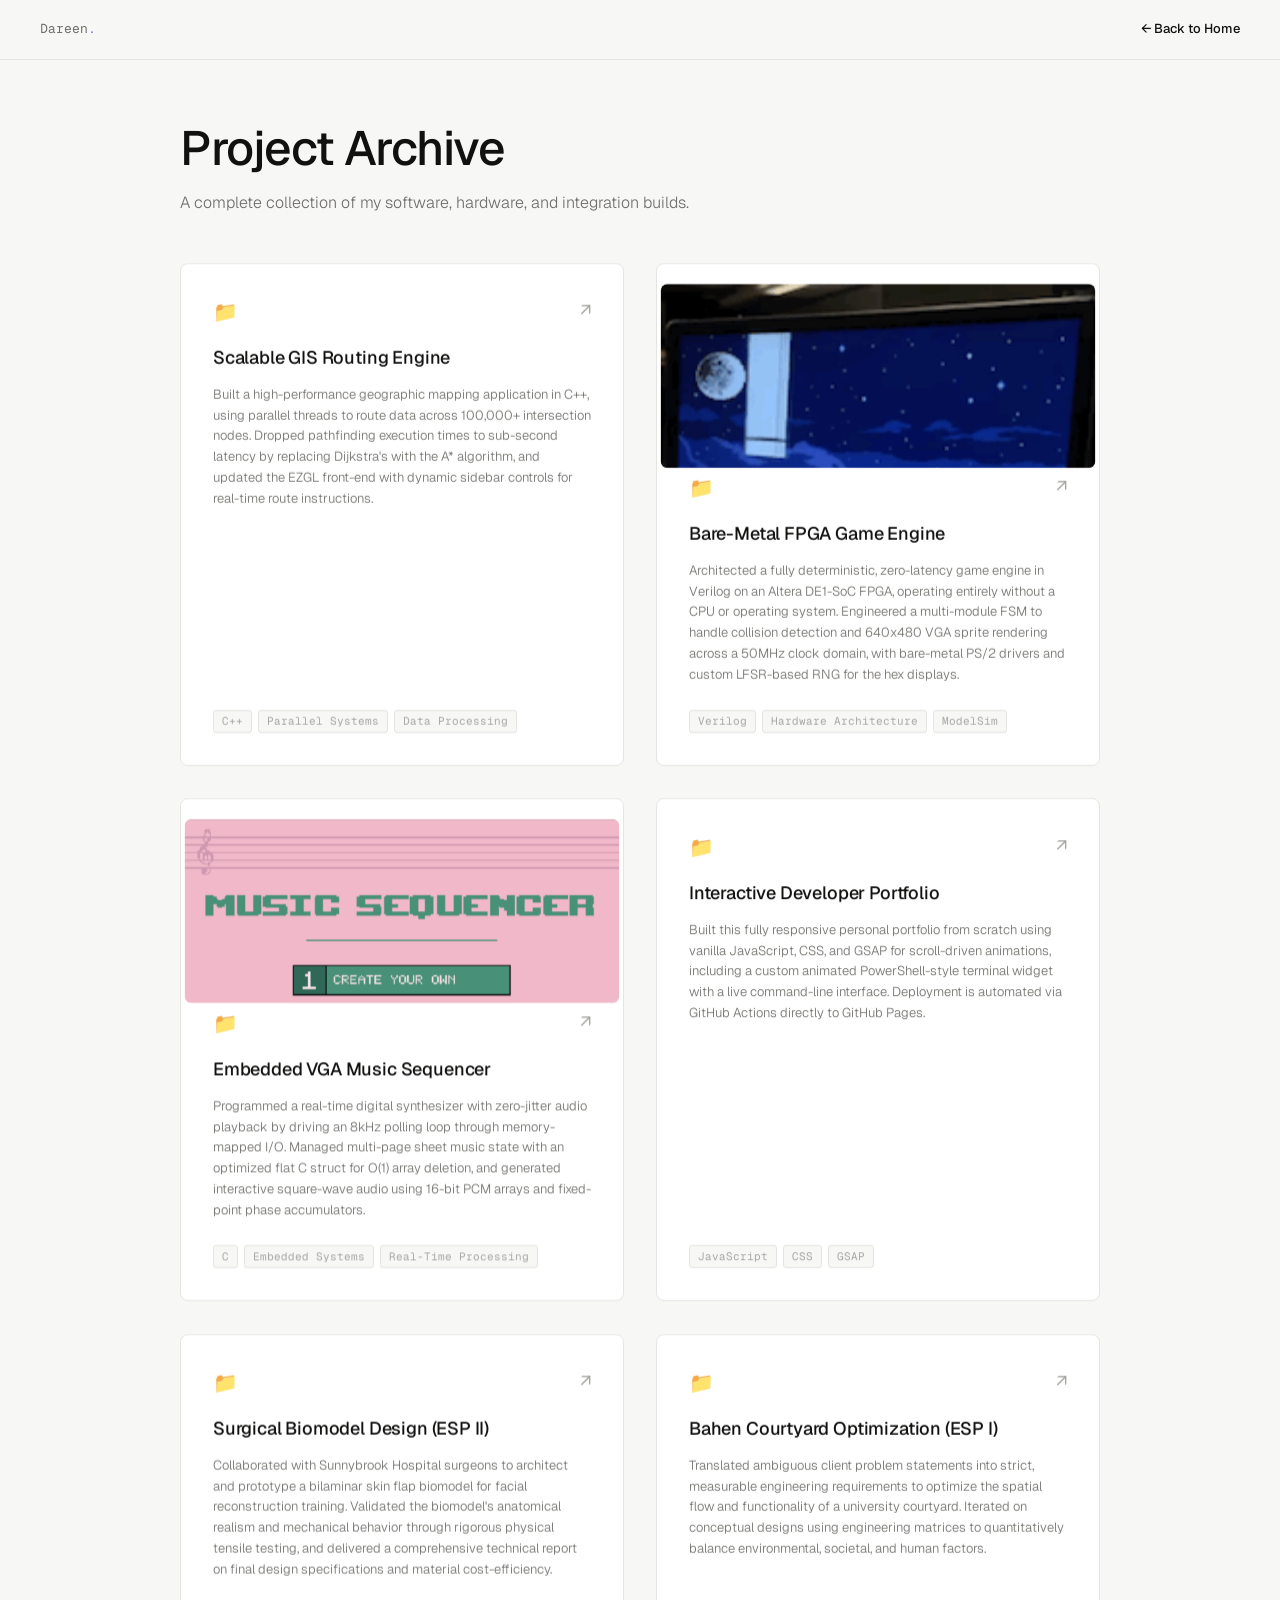
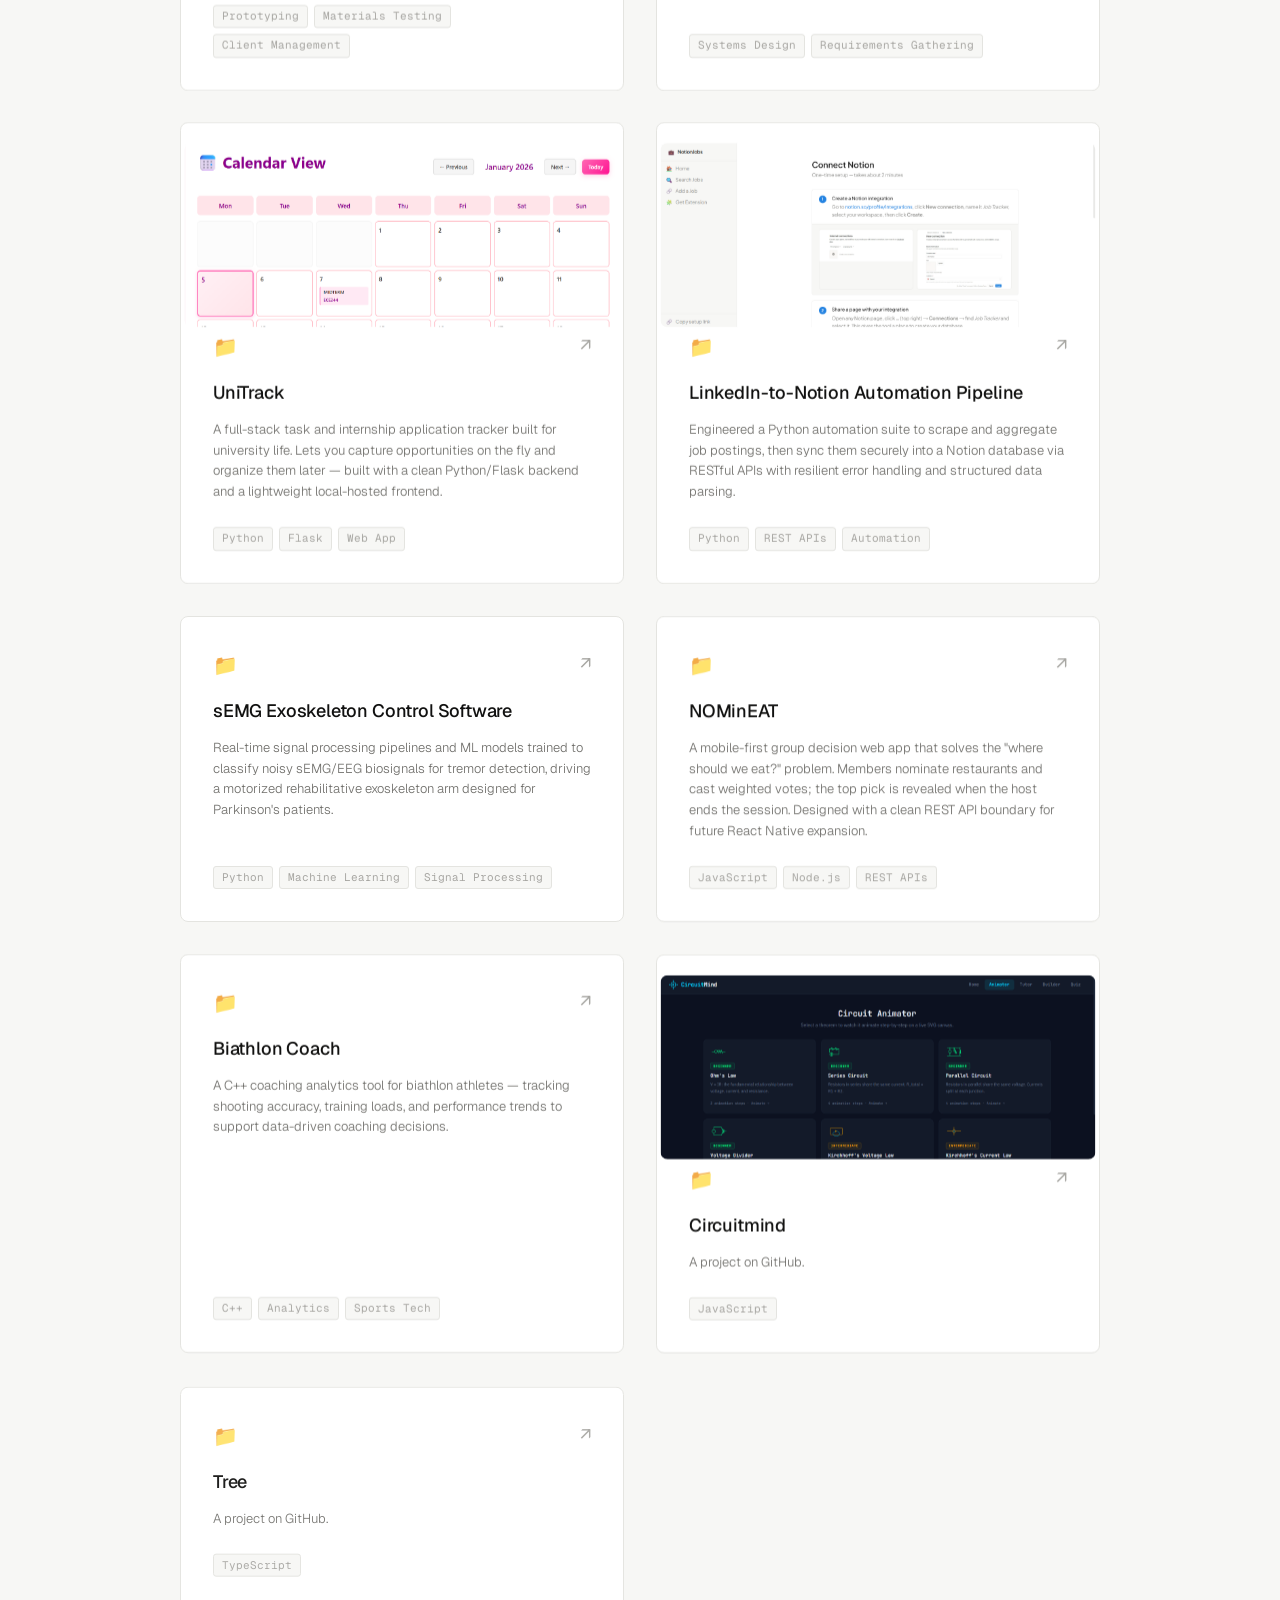
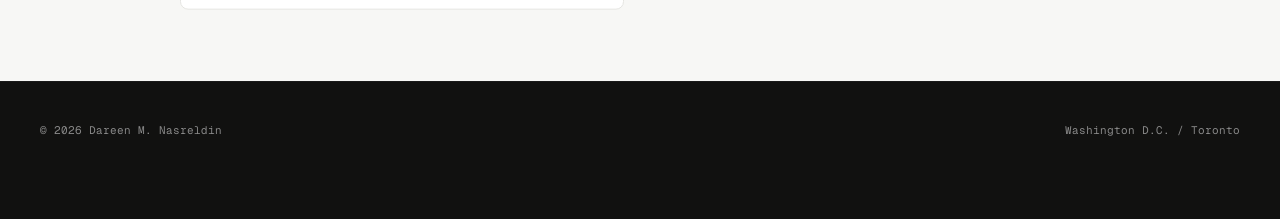
==== commit b155f0c9: "Add VGA Music Sequencer preview image from its GitHub README Pulled the title-screen screenshot from" ====
--- a/projects.html
+++ b/projects.html
@@ -53,6 +53,7 @@
       </a>
 
       <a href="https://github.com/dareen-nasreldin/VGA-Music-Sequencer" target="_blank" class="archive-card gsap-card">
+        <img class="proj-img" src="images/repos/VGA-Music-Sequencer.png" alt="Embedded VGA Music Sequencer preview" onerror="this.style.display='none'" loading="lazy" style="width:100%;height:160px;object-fit:cover;object-position:top;border-radius:6px;margin-bottom:16px;">
         <div class="card-top">
           <span class="folder-icon">📁</span>
           <span class="github-link">↗</span>
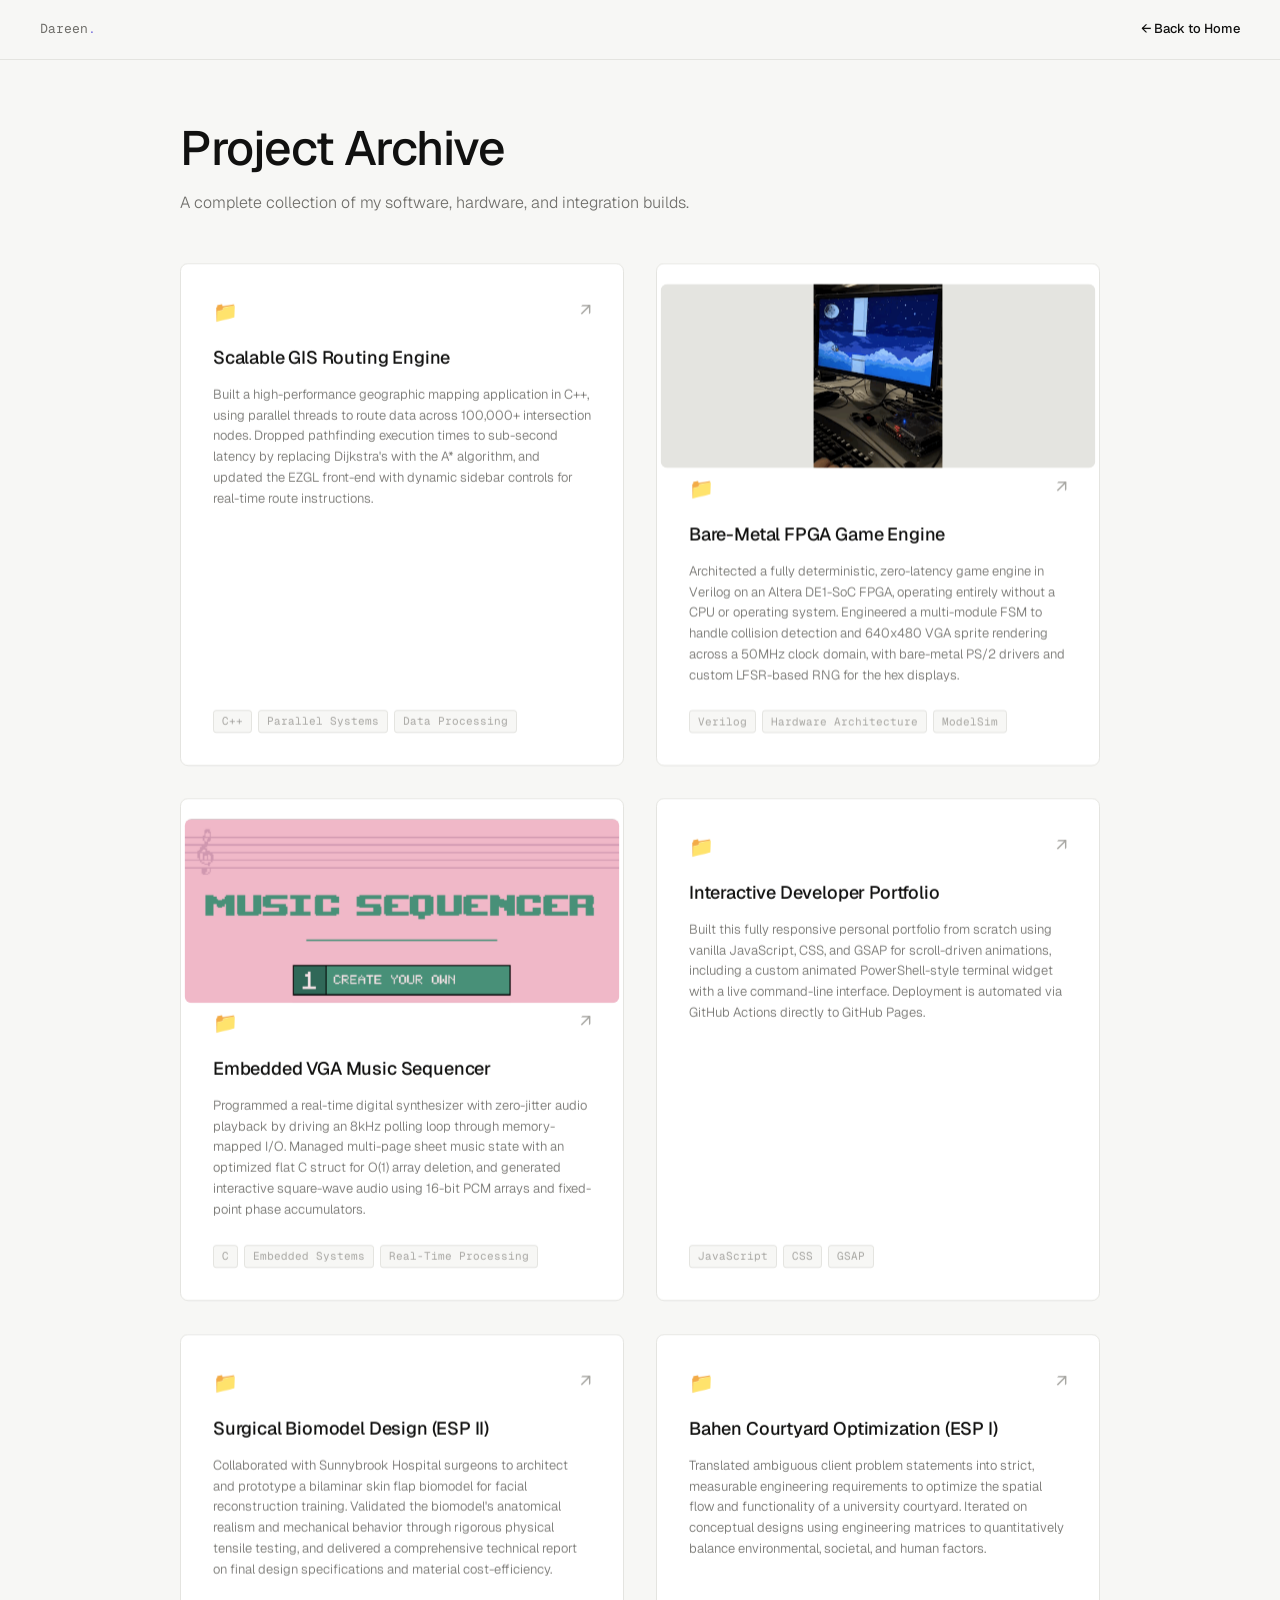
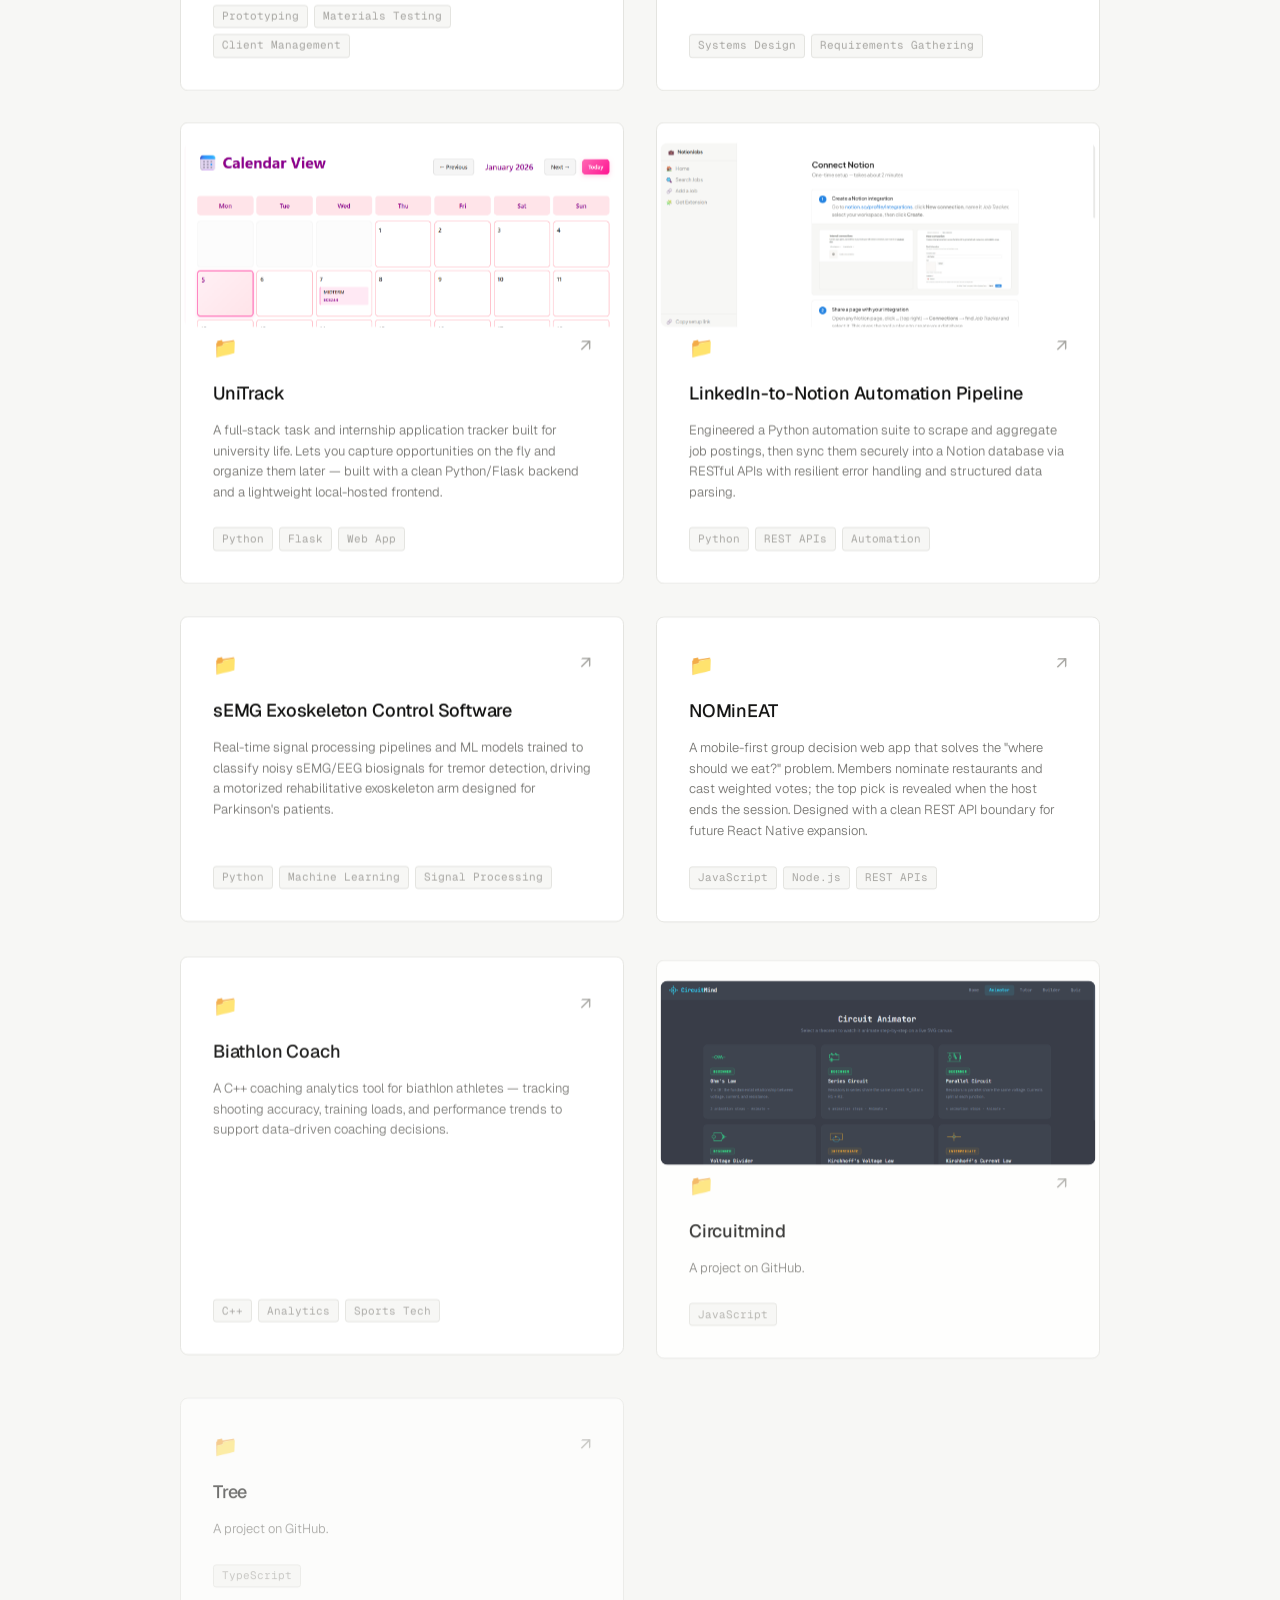
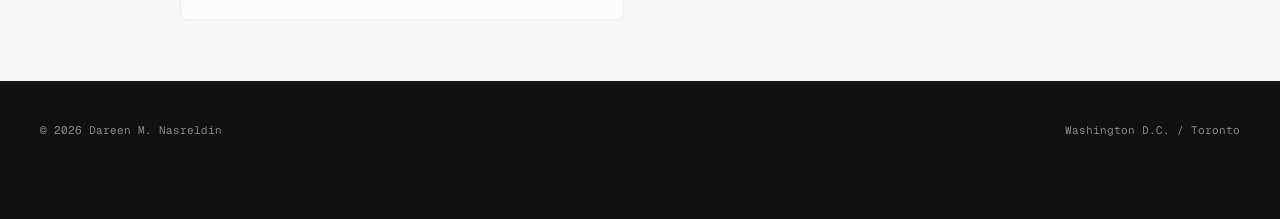
==== commit f1dbd212: "Fix flappy.gif rendering: switch to object-fit: contain The gif is a portrait photo (225x320) of a m" ====
--- a/projects.html
+++ b/projects.html
@@ -38,7 +38,7 @@
       </a>
 
       <a href="https://github.com/dareen-nasreldin/flappy-FPGA-verilog" target="_blank" class="archive-card gsap-card">
-        <img class="proj-img" src="images/repos/flappy-FPGA-verilog.gif" alt="Bare-Metal FPGA Game Engine preview" onerror="this.style.display='none'" loading="lazy" style="width:100%;height:160px;object-fit:cover;object-position:top;border-radius:6px;margin-bottom:16px;">
+        <img class="proj-img" src="images/repos/flappy-FPGA-verilog.gif" alt="Bare-Metal FPGA Game Engine preview" onerror="this.style.display='none'" loading="lazy" style="width:100%;height:160px;object-fit:contain;object-position:center;background-color:#e4e4e0;border-radius:6px;margin-bottom:16px;">
         <div class="card-top">
           <span class="folder-icon">📁</span>
           <span class="github-link">↗</span>
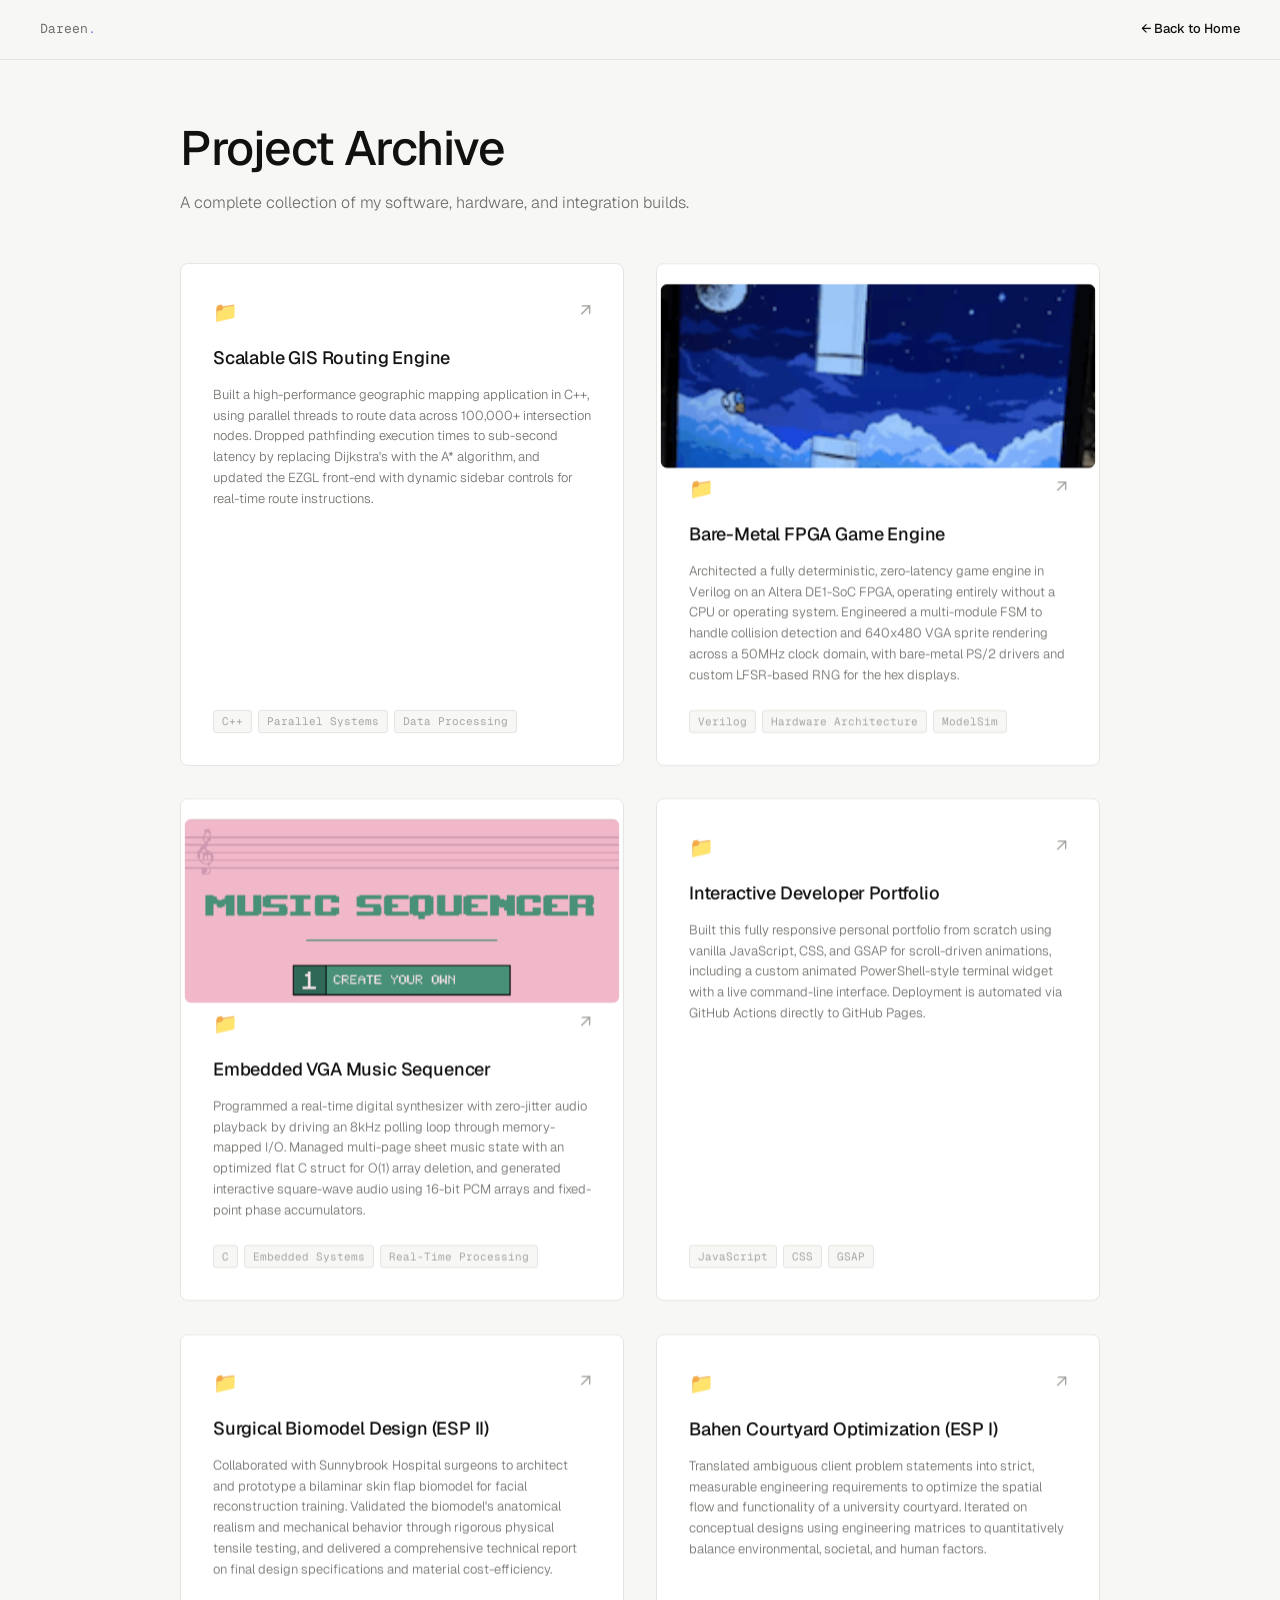
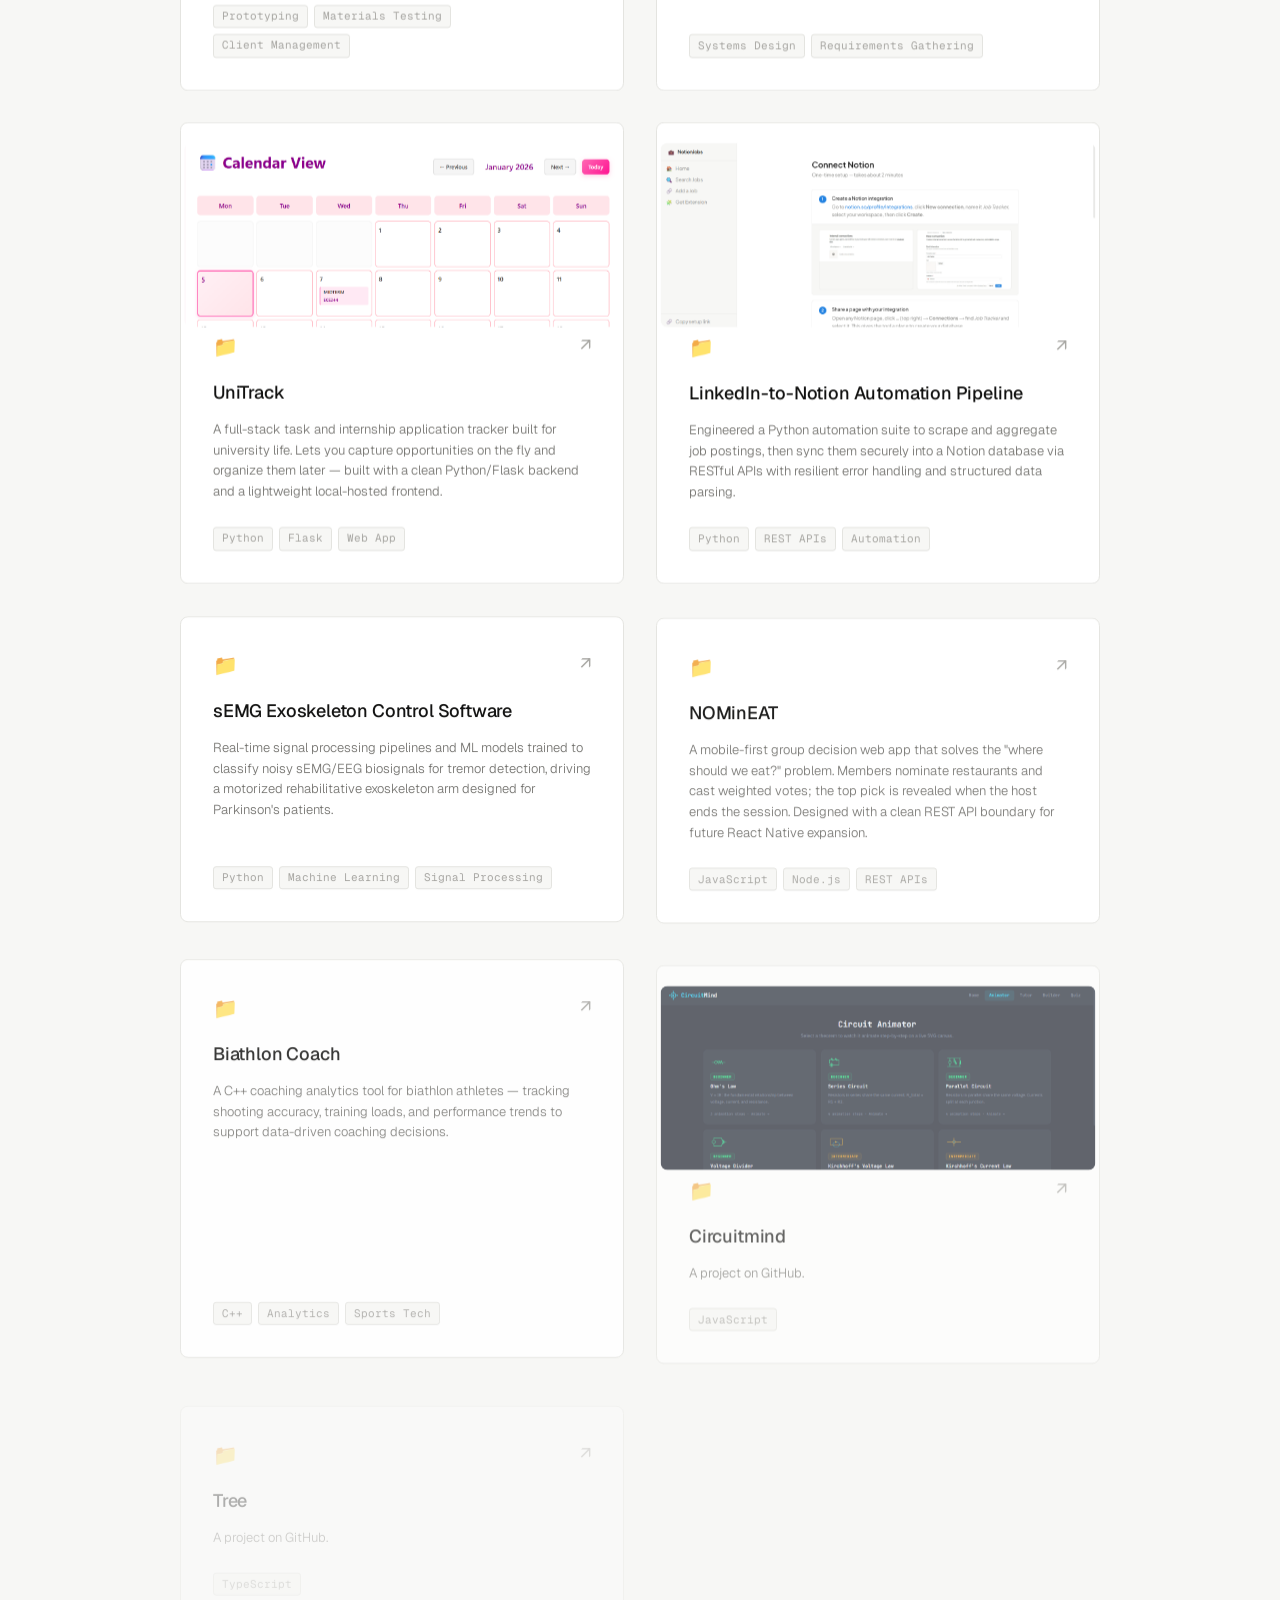
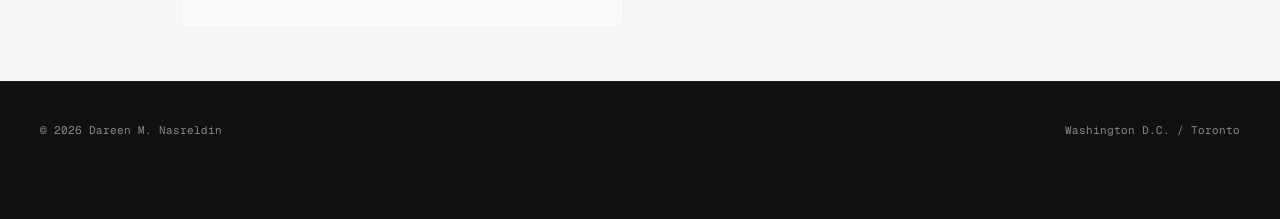
==== commit c4755c9b: "Fill flappy.gif card width instead of letterboxing Switch both cards (homepage + archive) from objec" ====
--- a/projects.html
+++ b/projects.html
@@ -38,7 +38,7 @@
       </a>
 
       <a href="https://github.com/dareen-nasreldin/flappy-FPGA-verilog" target="_blank" class="archive-card gsap-card">
-        <img class="proj-img" src="images/repos/flappy-FPGA-verilog.gif" alt="Bare-Metal FPGA Game Engine preview" onerror="this.style.display='none'" loading="lazy" style="width:100%;height:160px;object-fit:contain;object-position:center;background-color:#e4e4e0;border-radius:6px;margin-bottom:16px;">
+        <img class="proj-img" src="images/repos/flappy-FPGA-verilog.gif" alt="Bare-Metal FPGA Game Engine preview" onerror="this.style.display='none'" loading="lazy" style="width:100%;height:160px;object-fit:cover;object-position:center 20%;border-radius:6px;margin-bottom:16px;">
         <div class="card-top">
           <span class="folder-icon">📁</span>
           <span class="github-link">↗</span>
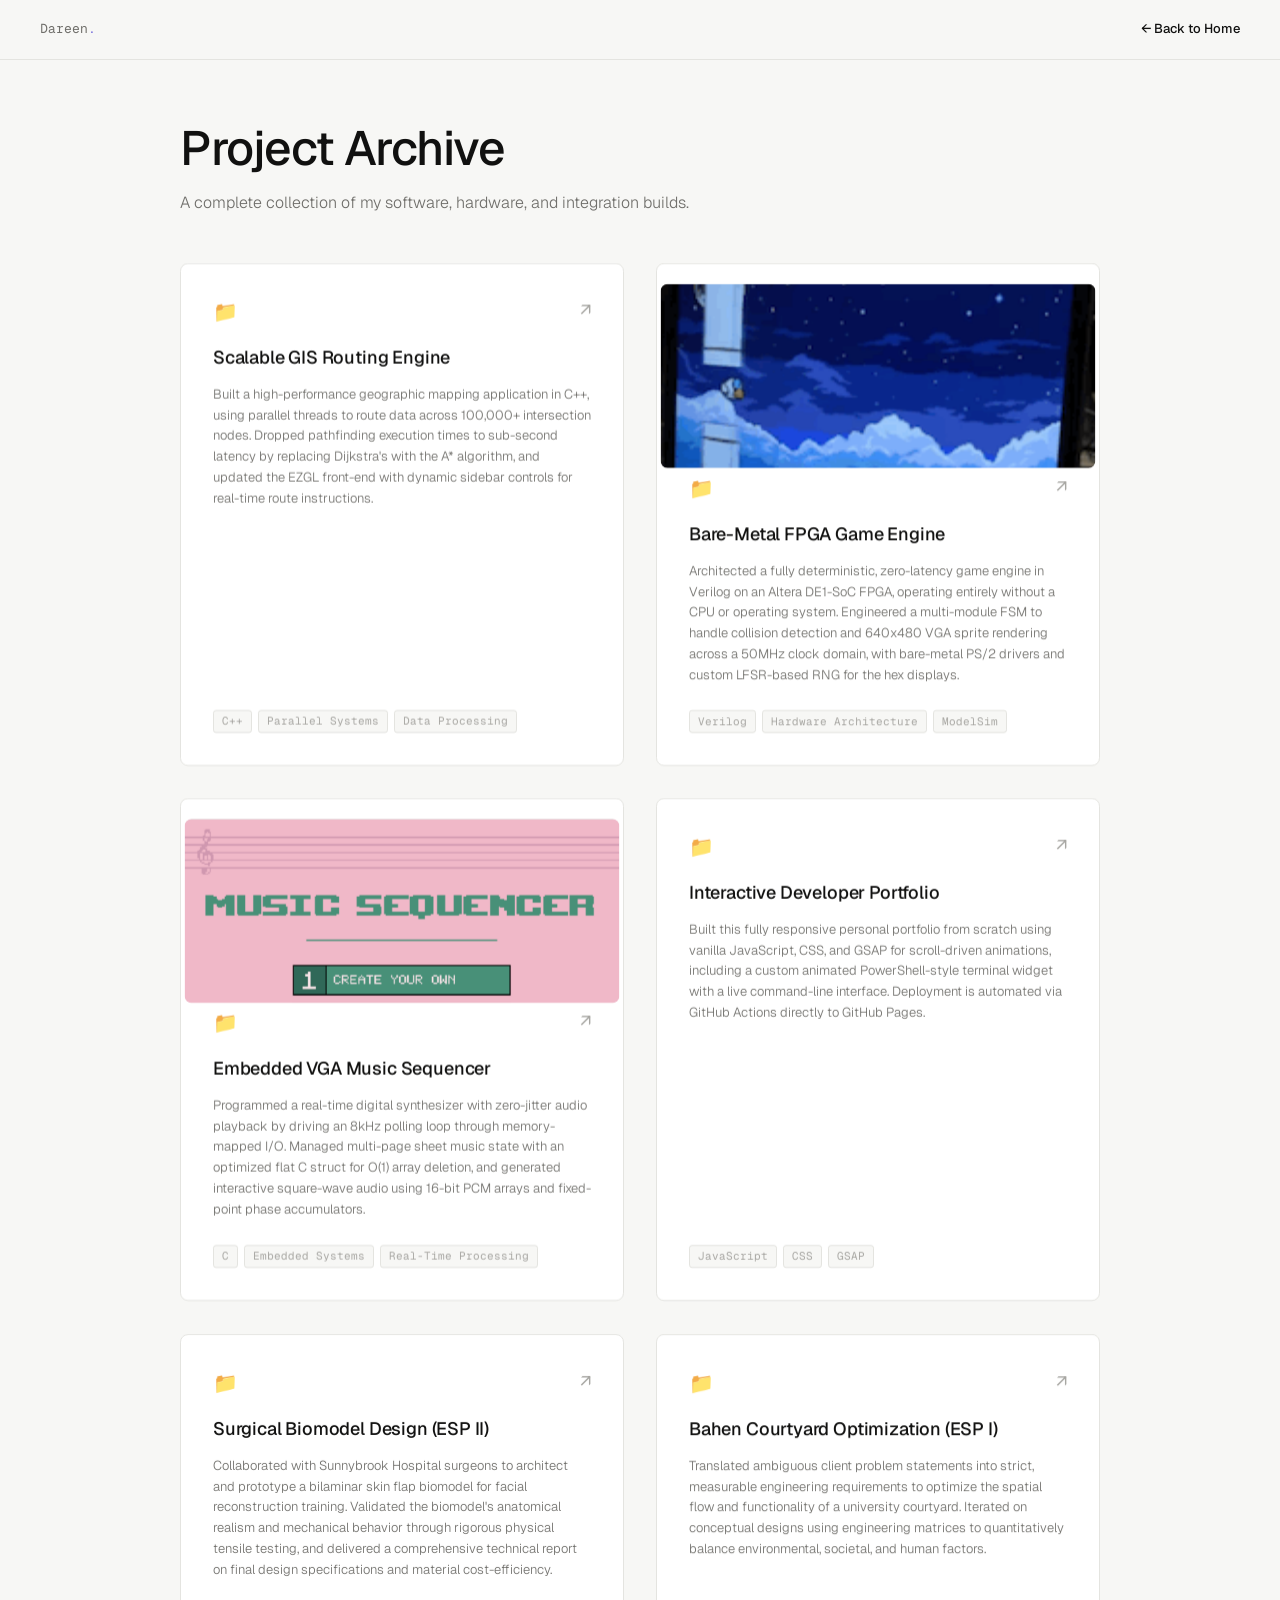
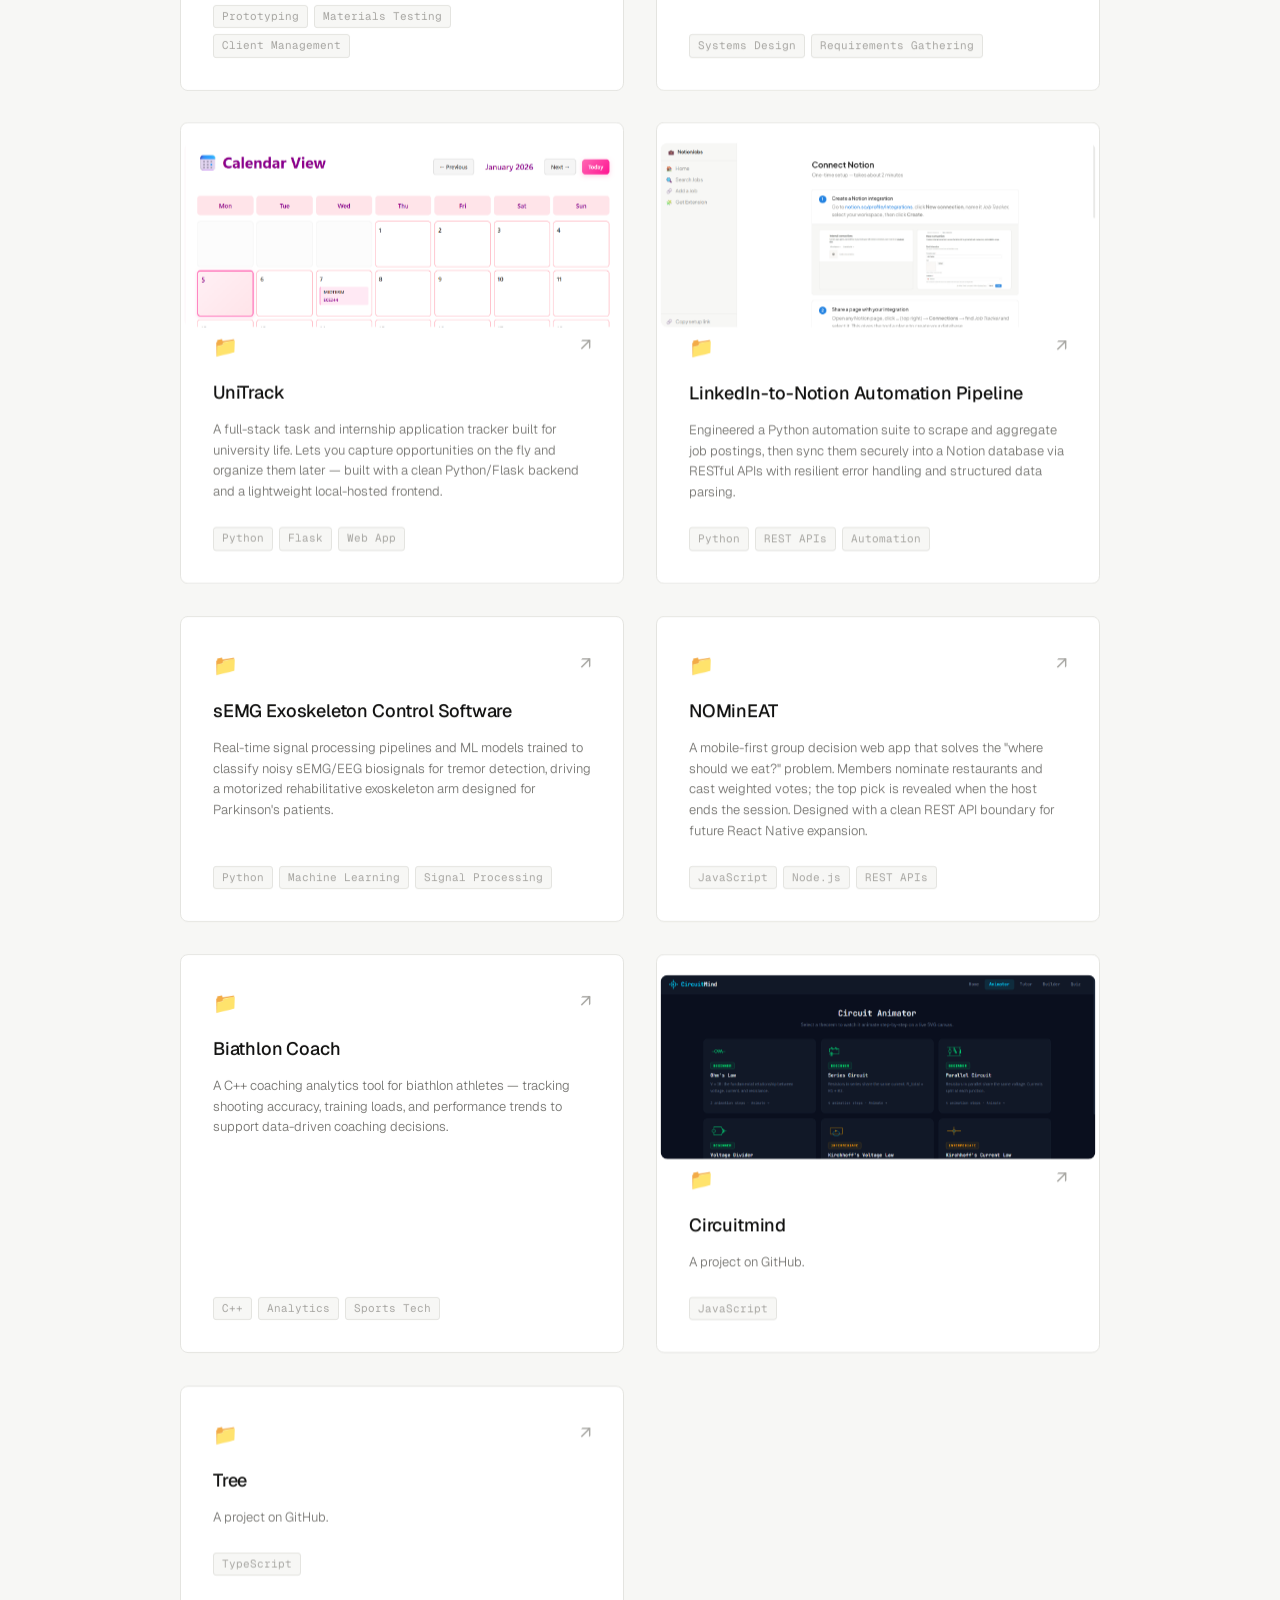
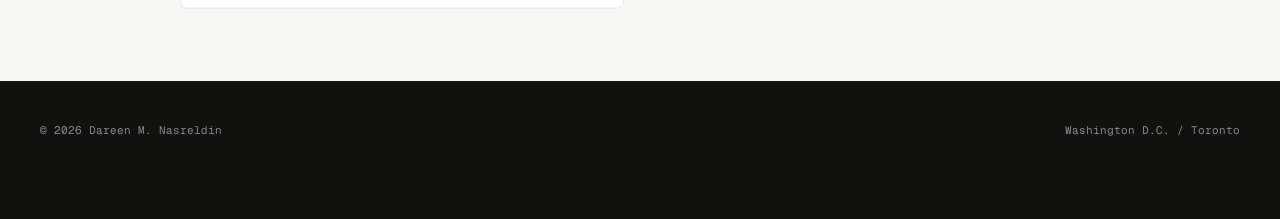
==== commit ff8eb663: "Refactor project card images to use a single --img-y CSS variable Every project image repeated the s" ====
--- a/projects.html
+++ b/projects.html
@@ -38,7 +38,7 @@
       </a>
 
       <a href="https://github.com/dareen-nasreldin/flappy-FPGA-verilog" target="_blank" class="archive-card gsap-card">
-        <img class="proj-img" src="images/repos/flappy-FPGA-verilog.gif" alt="Bare-Metal FPGA Game Engine preview" onerror="this.style.display='none'" loading="lazy" style="width:100%;height:160px;object-fit:cover;object-position:center 20%;border-radius:6px;margin-bottom:16px;">
+        <img class="proj-img" src="images/repos/flappy-FPGA-verilog.gif" alt="Bare-Metal FPGA Game Engine preview" onerror="this.style.display='none'" loading="lazy" style="--img-y: 20%">
         <div class="card-top">
           <span class="folder-icon">📁</span>
           <span class="github-link">↗</span>
@@ -53,7 +53,7 @@
       </a>
 
       <a href="https://github.com/dareen-nasreldin/VGA-Music-Sequencer" target="_blank" class="archive-card gsap-card">
-        <img class="proj-img" src="images/repos/VGA-Music-Sequencer.png" alt="Embedded VGA Music Sequencer preview" onerror="this.style.display='none'" loading="lazy" style="width:100%;height:160px;object-fit:cover;object-position:top;border-radius:6px;margin-bottom:16px;">
+        <img class="proj-img" src="images/repos/VGA-Music-Sequencer.png" alt="Embedded VGA Music Sequencer preview" onerror="this.style.display='none'" loading="lazy" style="--img-y: 0%">
         <div class="card-top">
           <span class="folder-icon">📁</span>
           <span class="github-link">↗</span>
@@ -109,7 +109,7 @@
       </a>
 
       <a href="https://github.com/dareen-nasreldin/UniTrack" target="_blank" class="archive-card gsap-card">
-        <img class="proj-img" src="images/repos/UniTrack.png" alt="UniTrack preview" onerror="this.style.display='none'" loading="lazy" style="width:100%;height:160px;object-fit:cover;object-position:top;border-radius:6px;margin-bottom:16px;">
+        <img class="proj-img" src="images/repos/UniTrack.png" alt="UniTrack preview" onerror="this.style.display='none'" loading="lazy" style="--img-y: 0%">
         <div class="card-top">
           <span class="folder-icon">📁</span>
           <span class="github-link">↗</span>
@@ -124,7 +124,7 @@
       </a>
 
       <a href="https://github.com/dareen-nasreldin/linkedin_notion_tool" target="_blank" class="archive-card gsap-card">
-        <img class="proj-img" src="images/repos/linkedin_notion_tool.png" alt="LinkedIn-to-Notion Automation Pipeline preview" onerror="this.style.display='none'" loading="lazy" style="width:100%;height:160px;object-fit:cover;object-position:top;border-radius:6px;margin-bottom:16px;">
+        <img class="proj-img" src="images/repos/linkedin_notion_tool.png" alt="LinkedIn-to-Notion Automation Pipeline preview" onerror="this.style.display='none'" loading="lazy" style="--img-y: 0%">
         <div class="card-top">
           <span class="folder-icon">📁</span>
           <span class="github-link">↗</span>
@@ -182,7 +182,7 @@
 
       
       <a href="https://github.com/dareen-nasreldin/CircuitMind" target="_blank" class="archive-card gsap-card">
-        <img class="proj-img" src="images/repos/CircuitMind.png" alt="Circuitmind preview" onerror="this.style.display='none'" loading="lazy" style="width:100%;height:160px;object-fit:cover;object-position:top;border-radius:6px;margin-bottom:16px;">
+        <img class="proj-img" src="images/repos/CircuitMind.png" alt="Circuitmind preview" onerror="this.style.display='none'" loading="lazy" style="--img-y: 0%">
         <div class="card-top">
           <span class="folder-icon">📁</span>
           <span class="github-link">↗</span>
--- a/style.css
+++ b/style.css
@@ -371,8 +371,22 @@
   width: 100%;
   height: 100%;
   object-fit: cover;
+  /* --img-y sets the vertical crop focus per-image (0% = top, 50% = center,
+     100% = bottom) — set it inline via style="--img-y: 20%" instead of
+     writing out a full object-position/object-fit override each time. */
+  object-position: center var(--img-y, 50%);
   /* Scale up slightly to give parallax room to move without showing edges */
-  transform: scale(1.15); 
+  transform: scale(1.15);
+}
+
+/* Archive page cards: same --img-y knob, different fixed box size */
+.archive-card .proj-img {
+  width: 100%;
+  height: 160px;
+  object-fit: cover;
+  object-position: center var(--img-y, 50%);
+  border-radius: 6px;
+  margin-bottom: 16px;
 }
 
 .proj-idx {
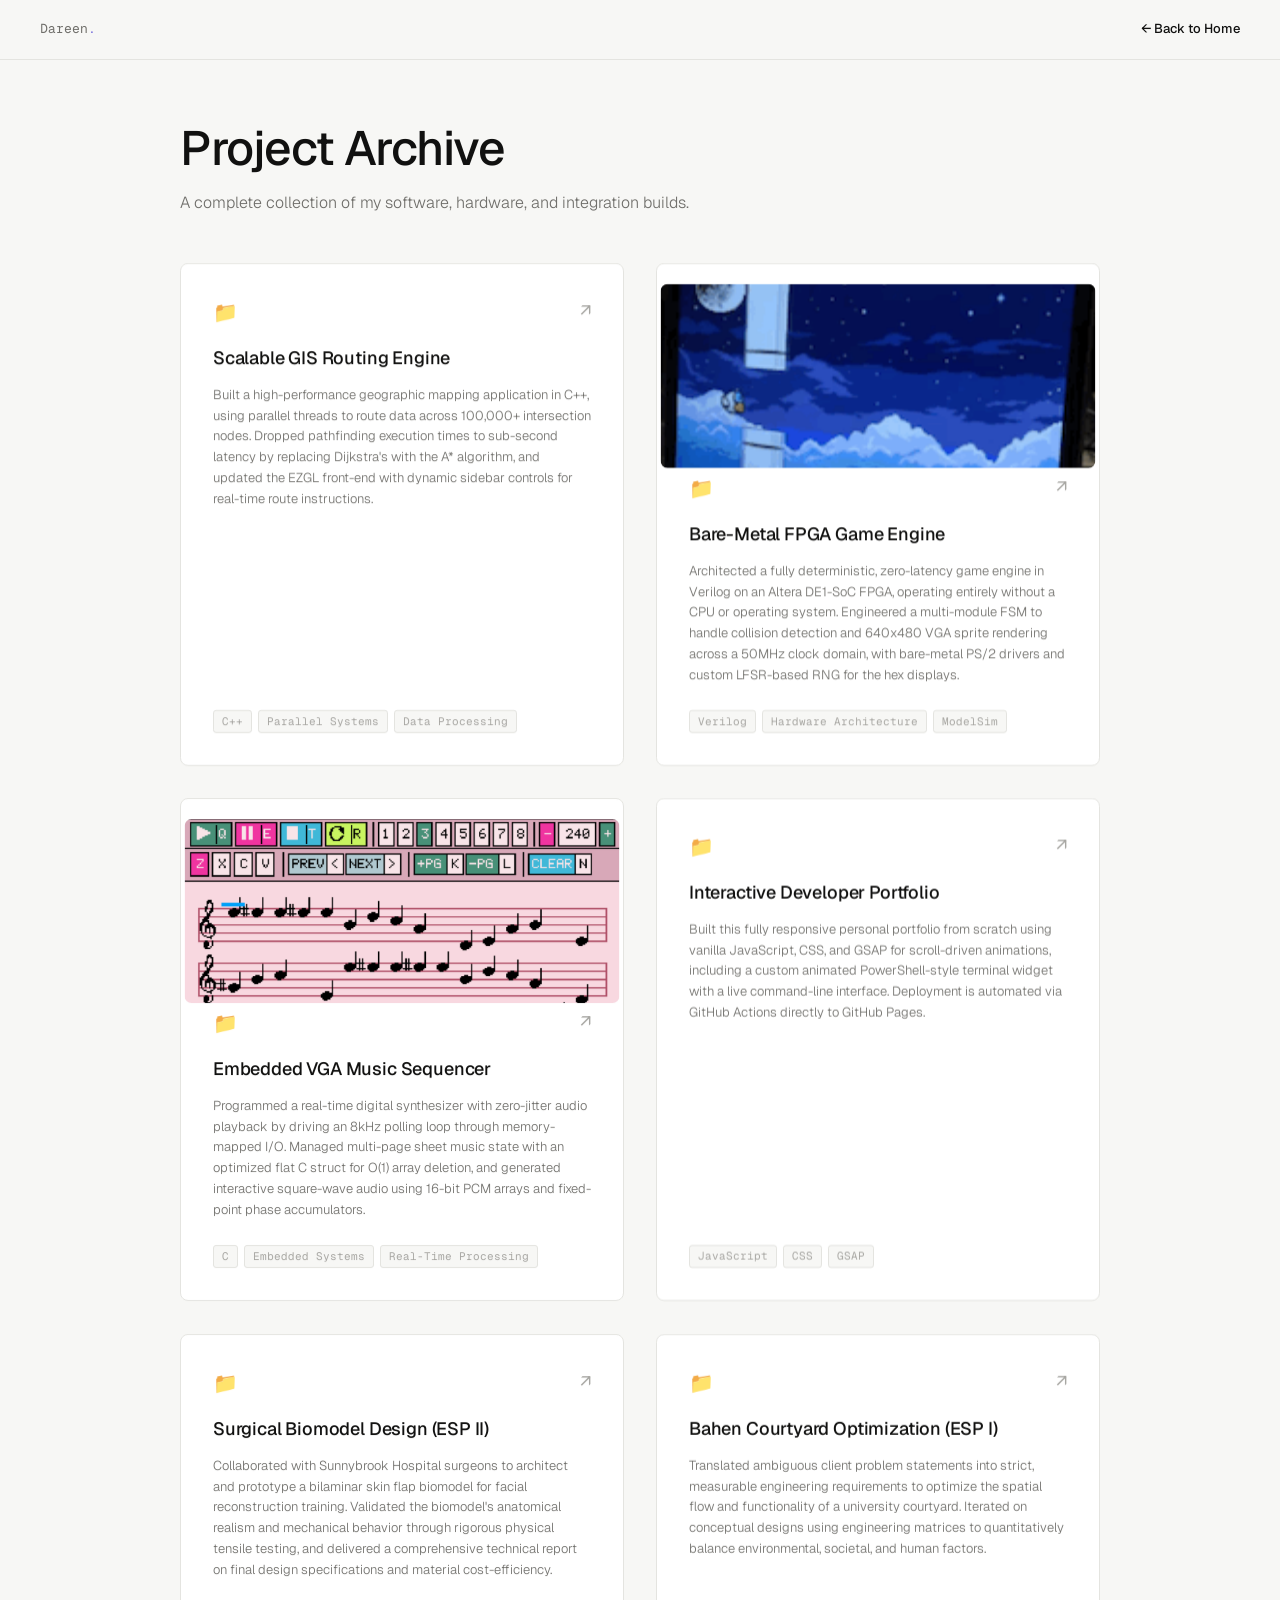
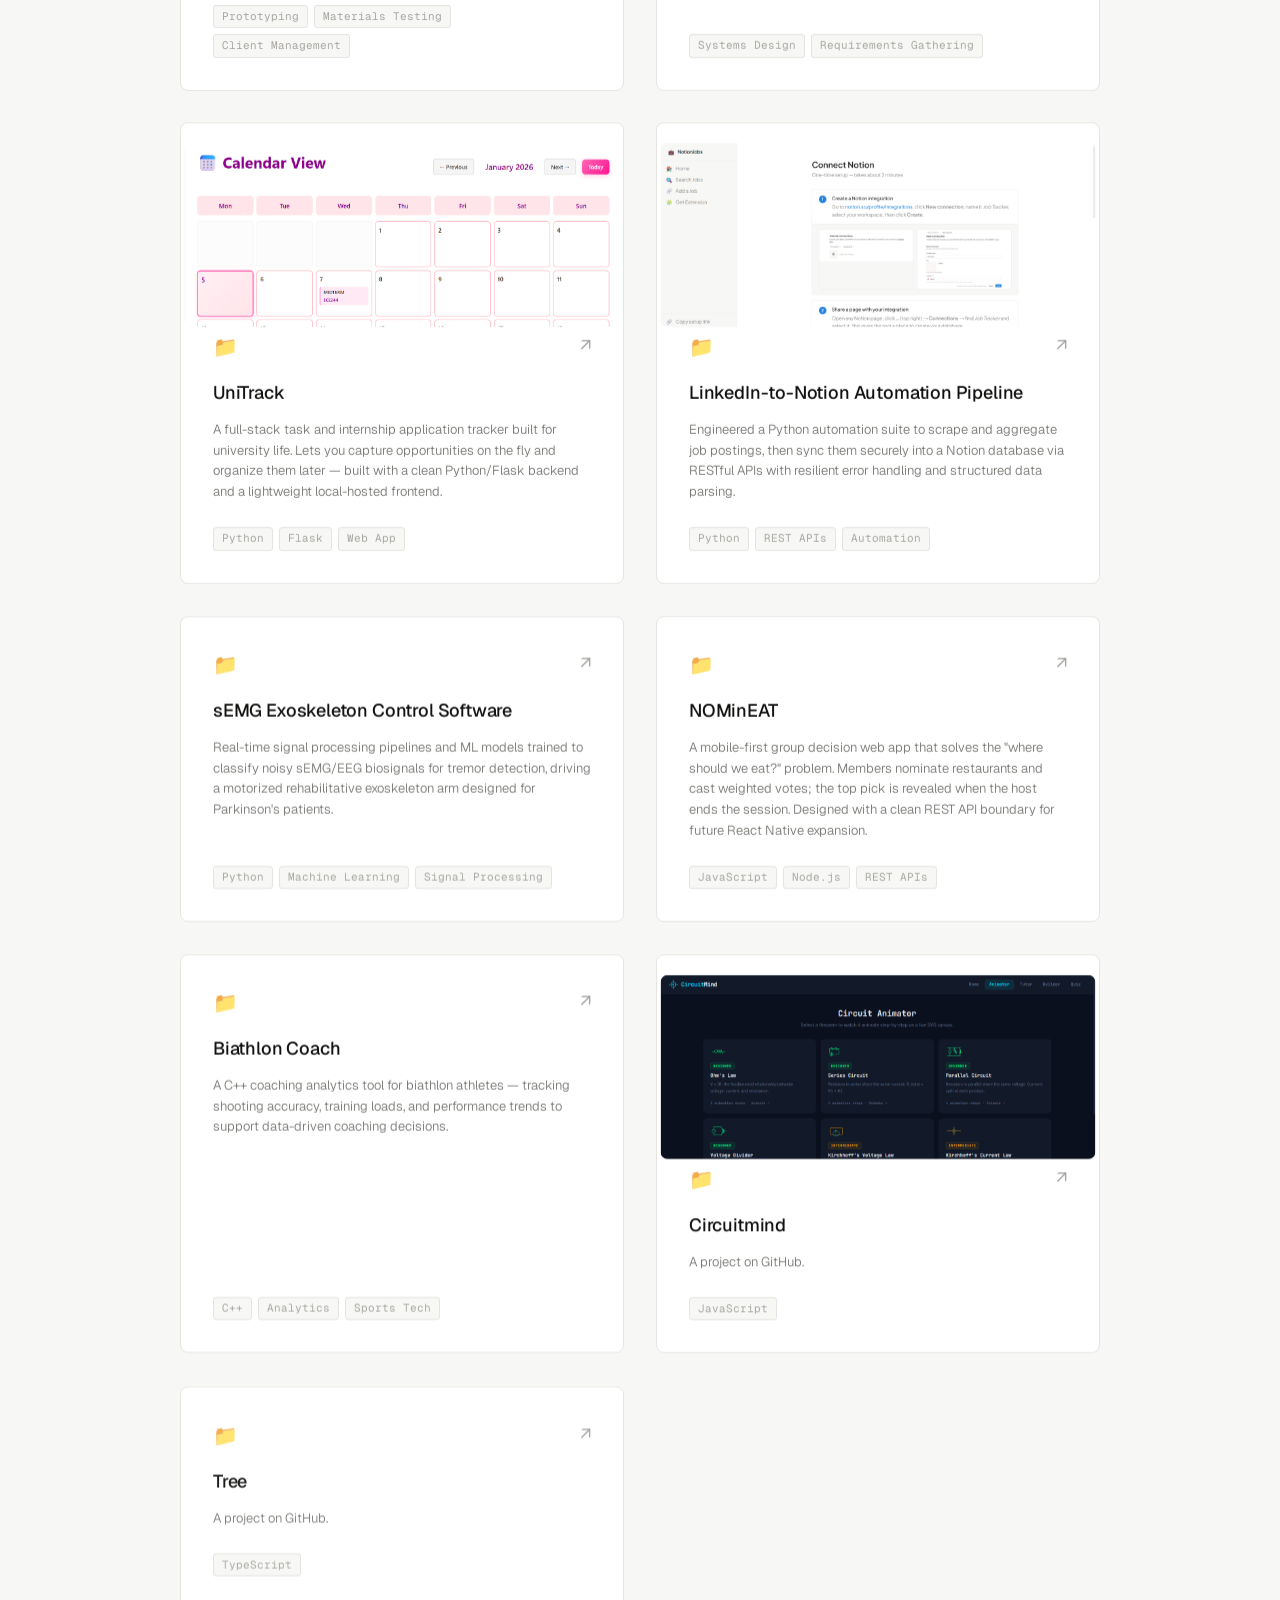
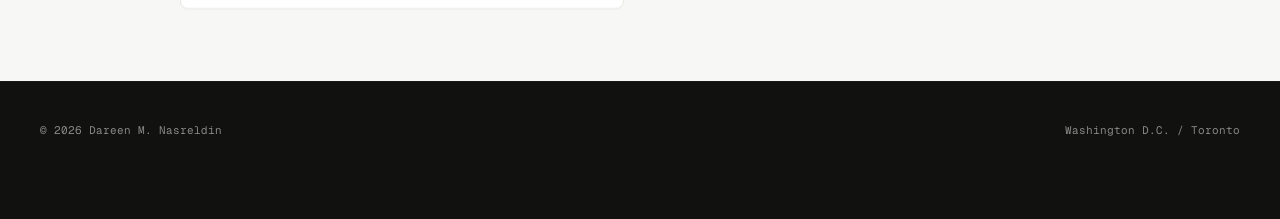
==== commit 89e7a100: "Convert archive page cards from hand-written HTML to a data array projects.html hard-coded 13 nearly" ====
--- a/projects.html
+++ b/projects.html
@@ -21,202 +21,17 @@
     <h1 class="gsap-fade">Project Archive</h1>
     <p class="header-desc gsap-fade">A complete collection of my software, hardware, and integration builds.</p>
     
-    <div class="archive-grid">
-
-      <a href="https://github.com/dareen-nasreldin/GIS-Routing-Engine" target="_blank" class="archive-card gsap-card">
-        <div class="card-top">
-          <span class="folder-icon">📁</span>
-          <span class="github-link">↗</span>
-        </div>
-        <div class="card-title">Scalable GIS Routing Engine</div>
-        <div class="card-desc">Built a high-performance geographic mapping application in C++, using parallel threads to route data across 100,000+ intersection nodes. Dropped pathfinding execution times to sub-second latency by replacing Dijkstra's with the A* algorithm, and updated the EZGL front-end with dynamic sidebar controls for real-time route instructions.</div>
-        <div class="proj-stack">
-          <span class="stack-tag">C++</span>
-          <span class="stack-tag">Parallel Systems</span>
-          <span class="stack-tag">Data Processing</span>
-        </div>
-      </a>
-
-      <a href="https://github.com/dareen-nasreldin/flappy-FPGA-verilog" target="_blank" class="archive-card gsap-card">
-        <img class="proj-img" src="images/repos/flappy-FPGA-verilog.gif" alt="Bare-Metal FPGA Game Engine preview" onerror="this.style.display='none'" loading="lazy" style="--img-y: 20%">
-        <div class="card-top">
-          <span class="folder-icon">📁</span>
-          <span class="github-link">↗</span>
-        </div>
-        <div class="card-title">Bare-Metal FPGA Game Engine</div>
-        <div class="card-desc">Architected a fully deterministic, zero-latency game engine in Verilog on an Altera DE1-SoC FPGA, operating entirely without a CPU or operating system. Engineered a multi-module FSM to handle collision detection and 640x480 VGA sprite rendering across a 50MHz clock domain, with bare-metal PS/2 drivers and custom LFSR-based RNG for the hex displays.</div>
-        <div class="proj-stack">
-          <span class="stack-tag">Verilog</span>
-          <span class="stack-tag">Hardware Architecture</span>
-          <span class="stack-tag">ModelSim</span>
-        </div>
-      </a>
-
-      <a href="https://github.com/dareen-nasreldin/VGA-Music-Sequencer" target="_blank" class="archive-card gsap-card">
-        <img class="proj-img" src="images/repos/VGA-Music-Sequencer.png" alt="Embedded VGA Music Sequencer preview" onerror="this.style.display='none'" loading="lazy" style="--img-y: 0%">
-        <div class="card-top">
-          <span class="folder-icon">📁</span>
-          <span class="github-link">↗</span>
-        </div>
-        <div class="card-title">Embedded VGA Music Sequencer</div>
-        <div class="card-desc">Programmed a real-time digital synthesizer with zero-jitter audio playback by driving an 8kHz polling loop through memory-mapped I/O. Managed multi-page sheet music state with an optimized flat C struct for O(1) array deletion, and generated interactive square-wave audio using 16-bit PCM arrays and fixed-point phase accumulators.</div>
-        <div class="proj-stack">
-          <span class="stack-tag">C</span>
-          <span class="stack-tag">Embedded Systems</span>
-          <span class="stack-tag">Real-Time Processing</span>
-        </div>
-      </a>
-
-      <a href="https://dareen-nasreldin.github.io" target="_blank" class="archive-card gsap-card">
-        <div class="card-top">
-          <span class="folder-icon">📁</span>
-          <span class="github-link">↗</span>
-        </div>
-        <div class="card-title">Interactive Developer Portfolio</div>
-        <div class="card-desc">Built this fully responsive personal portfolio from scratch using vanilla JavaScript, CSS, and GSAP for scroll-driven animations, including a custom animated PowerShell-style terminal widget with a live command-line interface. Deployment is automated via GitHub Actions directly to GitHub Pages.</div>
-        <div class="proj-stack">
-          <span class="stack-tag">JavaScript</span>
-          <span class="stack-tag">CSS</span>
-          <span class="stack-tag">GSAP</span>
-        </div>
-      </a>
-
-      <a href="https://github.com/dareen-nasreldin" target="_blank" class="archive-card gsap-card">
-        <div class="card-top">
-          <span class="folder-icon">📁</span>
-          <span class="github-link">↗</span>
-        </div>
-        <div class="card-title">Surgical Biomodel Design (ESP II)</div>
-        <div class="card-desc">Collaborated with Sunnybrook Hospital surgeons to architect and prototype a bilaminar skin flap biomodel for facial reconstruction training. Validated the biomodel's anatomical realism and mechanical behavior through rigorous physical tensile testing, and delivered a comprehensive technical report on final design specifications and material cost-efficiency.</div>
-        <div class="proj-stack">
-          <span class="stack-tag">Prototyping</span>
-          <span class="stack-tag">Materials Testing</span>
-          <span class="stack-tag">Client Management</span>
-        </div>
-      </a>
-
-      <a href="https://github.com/dareen-nasreldin" target="_blank" class="archive-card gsap-card">
-        <div class="card-top">
-          <span class="folder-icon">📁</span>
-          <span class="github-link">↗</span>
-        </div>
-        <div class="card-title">Bahen Courtyard Optimization (ESP I)</div>
-        <div class="card-desc">Translated ambiguous client problem statements into strict, measurable engineering requirements to optimize the spatial flow and functionality of a university courtyard. Iterated on conceptual designs using engineering matrices to quantitatively balance environmental, societal, and human factors.</div>
-        <div class="proj-stack">
-          <span class="stack-tag">Systems Design</span>
-          <span class="stack-tag">Requirements Gathering</span>
-        </div>
-      </a>
-
-      <a href="https://github.com/dareen-nasreldin/UniTrack" target="_blank" class="archive-card gsap-card">
-        <img class="proj-img" src="images/repos/UniTrack.png" alt="UniTrack preview" onerror="this.style.display='none'" loading="lazy" style="--img-y: 0%">
-        <div class="card-top">
-          <span class="folder-icon">📁</span>
-          <span class="github-link">↗</span>
-        </div>
-        <div class="card-title">UniTrack</div>
-        <div class="card-desc">A full-stack task and internship application tracker built for university life. Lets you capture opportunities on the fly and organize them later — built with a clean Python/Flask backend and a lightweight local-hosted frontend.</div>
-        <div class="proj-stack">
-          <span class="stack-tag">Python</span>
-          <span class="stack-tag">Flask</span>
-          <span class="stack-tag">Web App</span>
-        </div>
-      </a>
-
-      <a href="https://github.com/dareen-nasreldin/linkedin_notion_tool" target="_blank" class="archive-card gsap-card">
-        <img class="proj-img" src="images/repos/linkedin_notion_tool.png" alt="LinkedIn-to-Notion Automation Pipeline preview" onerror="this.style.display='none'" loading="lazy" style="--img-y: 0%">
-        <div class="card-top">
-          <span class="folder-icon">📁</span>
-          <span class="github-link">↗</span>
-        </div>
-        <div class="card-title">LinkedIn-to-Notion Automation Pipeline</div>
-        <div class="card-desc">Engineered a Python automation suite to scrape and aggregate job postings, then sync them securely into a Notion database via RESTful APIs with resilient error handling and structured data parsing.</div>
-        <div class="proj-stack">
-          <span class="stack-tag">Python</span>
-          <span class="stack-tag">REST APIs</span>
-          <span class="stack-tag">Automation</span>
-        </div>
-      </a>
-
-      <a href="https://github.com/dareen-nasreldin" target="_blank" class="archive-card gsap-card">
-        <div class="card-top">
-          <span class="folder-icon">📁</span>
-          <span class="github-link">↗</span>
-        </div>
-        <div class="card-title">sEMG Exoskeleton Control Software</div>
-        <div class="card-desc">Real-time signal processing pipelines and ML models trained to classify noisy sEMG/EEG biosignals for tremor detection, driving a motorized rehabilitative exoskeleton arm designed for Parkinson's patients.</div>
-        <div class="proj-stack">
-          <span class="stack-tag">Python</span>
-          <span class="stack-tag">Machine Learning</span>
-          <span class="stack-tag">Signal Processing</span>
-        </div>
-      </a>
-
-      <a href="https://github.com/dareen-nasreldin/NOMinEAT" target="_blank" class="archive-card gsap-card">
-        <div class="card-top">
-          <span class="folder-icon">📁</span>
-          <span class="github-link">↗</span>
-        </div>
-        <div class="card-title">NOMinEAT</div>
-        <div class="card-desc">A mobile-first group decision web app that solves the "where should we eat?" problem. Members nominate restaurants and cast weighted votes; the top pick is revealed when the host ends the session. Designed with a clean REST API boundary for future React Native expansion.</div>
-        <div class="proj-stack">
-          <span class="stack-tag">JavaScript</span>
-          <span class="stack-tag">Node.js</span>
-          <span class="stack-tag">REST APIs</span>
-        </div>
-      </a>
-
-      <a href="https://github.com/dareen-nasreldin/Biathlon_Coach_Deploy" target="_blank" class="archive-card gsap-card">
-        <div class="card-top">
-          <span class="folder-icon">📁</span>
-          <span class="github-link">↗</span>
-        </div>
-        <div class="card-title">Biathlon Coach</div>
-        <div class="card-desc">A C++ coaching analytics tool for biathlon athletes — tracking shooting accuracy, training loads, and performance trends to support data-driven coaching decisions.</div>
-        <div class="proj-stack">
-          <span class="stack-tag">C++</span>
-          <span class="stack-tag">Analytics</span>
-          <span class="stack-tag">Sports Tech</span>
-        </div>
-      </a>
-
-      
-      <a href="https://github.com/dareen-nasreldin/CircuitMind" target="_blank" class="archive-card gsap-card">
-        <img class="proj-img" src="images/repos/CircuitMind.png" alt="Circuitmind preview" onerror="this.style.display='none'" loading="lazy" style="--img-y: 0%">
-        <div class="card-top">
-          <span class="folder-icon">📁</span>
-          <span class="github-link">↗</span>
-        </div>
-        <div class="card-title">Circuitmind</div>
-        <div class="card-desc">A project on GitHub.</div>
-        <div class="proj-stack">
-          <span class="stack-tag">JavaScript</span>
-        </div>
-      </a>
-
-      
-      <a href="https://github.com/dareen-nasreldin/TREE" target="_blank" class="archive-card gsap-card">
-        <div class="card-top">
-          <span class="folder-icon">📁</span>
-          <span class="github-link">↗</span>
-        </div>
-        <div class="card-title">Tree</div>
-        <div class="card-desc">A project on GitHub.</div>
-        <div class="proj-stack">
-          <span class="stack-tag">TypeScript</span>
-        </div>
-      </a>
-
-      <!-- SYNC:END -->
-    </div>
+    <div class="archive-grid"></div>
   </div>
 </section>
 
 <footer class="site-footer">
   <span class="footer-meta">© 2026 Dareen M. Nasreldin</span>
   <span class="footer-meta">Washington D.C. / Toronto</span>
-</footer>    
+</footer>
 
+<script src="data/projects.js"></script>
+<script src="js/render-archive.js"></script>
 <script src="https://cdnjs.cloudflare.com/ajax/libs/gsap/3.12.5/gsap.min.js"></script>
 <script>
   gsap.set(".gsap-fade, .gsap-card", { visibility: "visible" });
